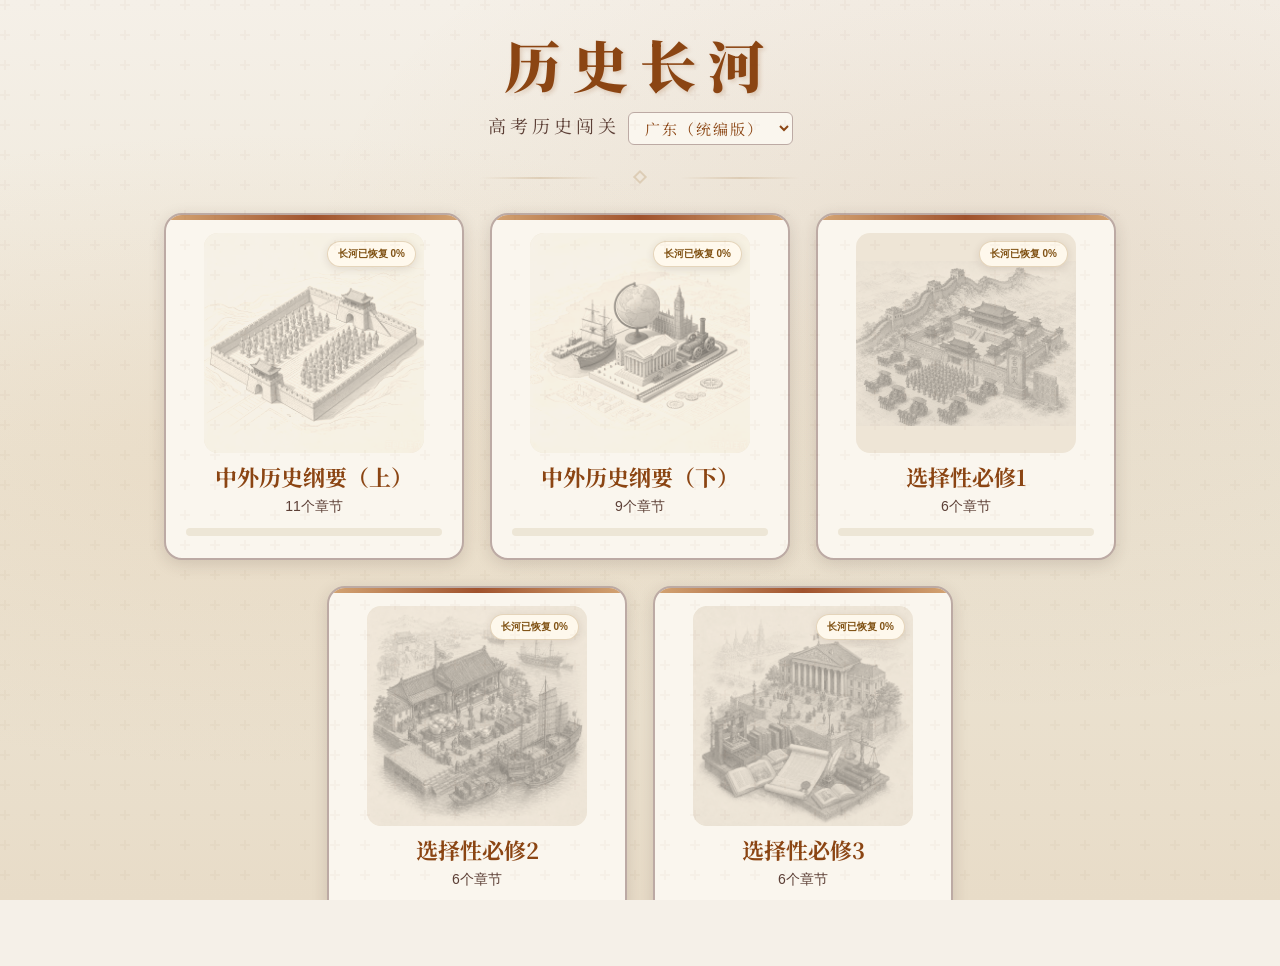
==== 历史长河.html @ e802f32e "Add files via upload" ====
<!DOCTYPE html>
<html lang="zh-CN">
<head>
<meta charset="UTF-8">
<meta name="viewport" content="width=device-width, initial-scale=1.0">
<title>历史长河 - 高考历史闯关（广东版）</title>
<link rel="icon" href="assets/首页/中国古代史.webp" type="image/webp">
<link href="https://fonts.googleapis.com/css2?family=Noto+Serif+SC:wght@400;600;700;900&display=swap" rel="stylesheet">
<link rel="stylesheet" href="css/styles.css">
</head>
<body>
<div class="texture-overlay"></div>
<div class="app" id="app">
<!-- Main Menu -->
<div class="screen main-menu active" id="screen-menu">
<div class="menu-title">
<h1 class="heading">历史长河</h1>
<div class="subtitle">高考历史闯关<span class="province-inline">
<select id="province-select" onchange="switchProvince(this.value)">
<option value="guangdong" selected>广东（统编版）</option>
</select>
</span></div>
</div>
<div class="menu-deco"><div class="diamond"></div></div>
<div class="map-cards" id="map-cards"></div>
<div class="overall-progress">
<div class="label">总体进度</div>
<div class="progress-bar"><div class="progress-fill" id="overall-fill"></div></div>
<div class="progress-text" id="overall-text"></div>
</div>
<div class="menu-actions">
<button class="btn-mistakes menu-action-control" onclick="showScreen('mistakes')">错题记录 <span id="mistake-count">0</span></button>

<button class="btn-reset menu-action-control" onclick="resetProgress()">重置所有进度</button>
</div>
<div class="teach-home-entries">
<button class="teach-scenes-entry" onclick="openTeachCatalog('all','menu')">
<span class="teach-records-mark">境</span>
<span class="teach-records-copy"><strong>历史现场</strong><small><span id="teach-scene-count">0</span> 段沉浸体验，换个身份走进历史</small></span>
<span class="teach-records-arrow">进入 ›</span>
</button>
<button class="teach-records-entry" onclick="showScreen('teach-records')">
<span class="teach-records-mark">讲</span>
<span class="teach-records-copy"><strong>口述记录</strong><small id="teach-record-count">还没有保存讲述</small></span>
<span class="teach-records-arrow">回看 ›</span>
</button>
</div>
</div>
<!-- Map View -->
<div class="screen map-view" id="screen-map">
<div class="map-header">
<button class="btn-back" onclick="showScreen('menu')">返回</button>
<h2 class="heading" id="map-title"></h2>
<div class="map-header-actions">
<button class="btn-teach-pilot" id="btn-teach-pilot" hidden>历史现场</button>
<div class="map-progress" id="map-progress-text"></div>
</div>
</div>
<div class="map-container" id="map-container"></div>
</div>
<!-- Quiz Screen -->
<div class="screen quiz-screen" id="screen-quiz">
<button class="btn-back quiz-back" onclick="exitQuiz()">返回</button>
<div class="quiz-header">
<h2 class="heading" id="quiz-title"></h2>
<div class="quiz-counter" id="quiz-counter"></div>
<div class="quiz-dots" id="quiz-dots"></div>
</div>
<div class="quiz-card" id="quiz-card">
<div class="question-text" id="question-text"></div>
</div>
<div class="options" id="options-container"></div>
<div class="answer-explanation" id="answer-explanation"></div>
<button class="btn-next" id="btn-next" disabled onclick="nextQuestion()">下一题</button>
</div>
<!-- Historical Scene Catalog -->
<div class="screen teach-catalog-screen" id="screen-teach-catalog">
<div class="teach-catalog-header">
<button class="btn-back" onclick="closeTeachCatalog()">返回</button>
<div><h2 class="heading">历史现场</h2><p>挑选一个身份，亲历历史转折，看看你会怎样判断</p></div>
<span id="teach-catalog-total">0 段体验</span>
</div>
<section class="teach-catalog-intro">
<div><span>沉浸式历史体验</span><h3>换一个身份，亲历历史转折</h3><p>这一刻，你不再只是旁观者。走进古城、战场或会场，听见现场、翻开线索，在历史人物尚不知道结局时，说出你的判断。</p></div>
<ol><li><b>1</b>进入角色</li><li><b>2</b>探索现场</li><li><b>3</b>开口推演</li><li><b>4</b>解锁回响</li></ol>
</section>
<nav class="teach-catalog-filters" aria-label="历史类别筛选">
<button data-teach-filter="all" onclick="setTeachCatalogFilter('all')">全部</button>
<button data-teach-filter="gangyao-shang" onclick="setTeachCatalogFilter('gangyao-shang')">纲要（上）</button>
<button data-teach-filter="gangyao-xia" onclick="setTeachCatalogFilter('gangyao-xia')">纲要（下）</button>
<button data-teach-filter="xuanbi1" onclick="setTeachCatalogFilter('xuanbi1')">选必1</button>
<button data-teach-filter="xuanbi2" onclick="setTeachCatalogFilter('xuanbi2')">选必2</button>
<button data-teach-filter="xuanbi3" onclick="setTeachCatalogFilter('xuanbi3')">选必3</button>
</nav>
<div class="teach-catalog-grid" id="teach-catalog-grid"></div>
</div>
<!-- Feynman Teach-back Screen -->
<div class="screen teach-screen" id="screen-teach">
<div class="teach-topbar">
<button class="btn-back" onclick="exitTeach()">返回</button>
<div class="teach-step" id="teach-step">历史现场</div>
<div class="teach-local-note">仅保存在当前浏览器</div>
</div>
<main class="teach-shell" data-stage="briefing">
<section class="teach-hero">
<div class="teach-image-frame">
<img id="teach-image" src="" alt="">
<div class="teach-hero-shade"></div>
</div>
<div class="teach-hero-copy">
<div class="teach-eyebrow" id="teach-period">讲历史 · 进入现场</div>
<h2 class="heading" id="teach-title"></h2>
<p id="teach-scene"></p>
</div>
</section>
<nav class="teach-journey" aria-label="历史现场体验进度">
<span data-journey="briefing"><b>1</b><em>进入角色</em></span><i></i>
<span data-journey="archives"><b>2</b><em>探索现场</em></span><i></i>
<span data-journey="report"><b>3</b><em>开口推演</em></span><i></i>
<span data-journey="feedback"><b>4</b><em>解锁回响</em></span>
</nav>
<section class="teach-stage teach-briefing-stage" id="teach-briefing-stage" data-teach-stage="briefing">
<div class="teach-stage-heading"><span>1</span><div><small id="teach-briefing-kicker">一封急信</small><h2 id="teach-briefing-headline">报馆需要你的帮助</h2></div></div>
<div class="teach-sound-cue">
<button id="btn-teach-sound" onclick="playTeachSoundCue()" aria-label="播放现场声音线索"><span>声</span><b id="teach-sound-label">听现场线索</b></button>
<p id="teach-sound-text"></p>
</div>
<div class="teach-briefing-letter">
<div class="teach-role-seal"><span>你的身份</span><strong id="teach-role-title">京城青年记录员</strong></div>
<p id="teach-role-text"></p>
<div class="teach-mission-copy"><span>此刻，你要查清</span><p id="teach-mission-text"></p></div>
<p class="teach-next-copy" id="teach-next-text"></p>
</div>
<div class="teach-stage-actions"><button class="teach-stage-primary" id="teach-accept-button" onclick="acceptTeachMission()">进入角色，探索现场</button></div>
</section>
<section class="teach-stage teach-archive-stage" id="teach-archive-stage" data-teach-stage="archives" hidden>
<div class="teach-stage-heading"><span>2</span><div><small>收集线索</small><h2>查看现场，找出你的判断依据</h2></div></div>
<div class="teach-archive-head">
<div><span>现场线索</span><strong id="teach-archive-instruction">查看全部线索，标记至少一份“我的依据”</strong></div>
<output id="teach-archive-count" aria-live="polite">已标记 0 份</output>
</div>
<div class="teach-archive-grid" id="teach-archive-grid"></div>
<div class="teach-archive-status" id="teach-archive-status" aria-live="polite">所有线索都可以查看。把至少一份重要线索标记为“我的依据”。</div>
<div class="teach-stage-actions split"><button class="teach-stage-secondary" onclick="showTeachStage('briefing')">返回角色现场</button><button class="teach-stage-primary" id="btn-teach-to-report" onclick="openTeachReport()" disabled>至少标记 1 份依据</button></div>
</section>
<section class="teach-stage teach-workspace" id="teach-workspace" data-teach-stage="report" hidden>
<div class="teach-stage-heading"><span>3</span><div><small id="teach-report-kicker">现在轮到你</small><h2 id="teach-report-headline">请作出你的判断</h2></div></div>
<div class="teach-report-brief"><small>请回答一个问题</small><div class="teach-prompt" id="teach-prompt"></div><p id="teach-prompt-hint"></p></div>
<div class="teach-guidance" id="teach-guidance"></div>
<div class="teach-carrying"><span>我的判断依据</span><div id="teach-selected-archives"></div><button onclick="showTeachStage('archives')">调整线索</button></div>
<label class="teach-text-label" for="teach-transcript"><b>说出你的判断</b><span>自然讲述即可，不用背标准答案</span></label>
<textarea id="teach-transcript" rows="7" placeholder="点击“开始讲述”，也可以直接在这里输入……"></textarea>
<div class="teach-compose-footer">
<div class="teach-mic-group">
<button class="btn-teach-mic" id="btn-teach-mic" onclick="toggleTeachMic()"><span class="mic-dot"></span><span id="teach-mic-label">开始讲述</span></button>
<span class="teach-timer" id="teach-timer">00:00 / 01:30</span>
</div>
<button class="btn-teach-analyze" id="btn-teach-analyze" onclick="analyzeTeachAttempt()">说完了，看看历史回响</button>
</div>
<div class="teach-status" id="teach-status">请用自己的话说明，不需要一次讲得完美。</div>
</section>
<section class="teach-stage teach-feedback" id="teach-feedback" data-teach-stage="feedback" hidden aria-live="polite"></section>
</main>
</div>
<!-- Mistakes Screen -->
<div class="screen mistakes-screen" id="screen-mistakes">
<div class="mistakes-header">
<button class="btn-back" onclick="showScreen('menu')">返回</button>
<div class="mistakes-heading"><h2 class="heading">错题记录</h2><p>重新作答并订正错误，保留你的复习轨迹</p></div>
<button class="btn-clear-mistakes" onclick="clearMistakes()">清空记录</button>
</div>
<div class="repair-summary" id="repair-summary"></div>
<div class="mistakes-list" id="mistakes-list"></div>
</div>
<!-- Teach-back Records Screen -->
<div class="screen teach-records-screen" id="screen-teach-records">
<div class="teach-records-header">
<button class="btn-back" onclick="showScreen('menu')">返回</button>
<div class="teach-records-heading">
<h2 class="heading">口述记录</h2>
<p>回看你的讲述、已涉及主题和思考问题</p>
</div>
<button class="btn-clear-records" onclick="clearTeachRecords()">清空</button>
</div>
<div class="teach-records-list" id="teach-records-list"></div>
</div>
<!-- Results Screen -->
<div class="screen results-screen" id="screen-results">
<div class="results-card">
<div class="results-title" class="heading" id="results-title"></div>
<div class="stars-display" id="stars-display"></div>
<div class="results-score" id="results-score"></div>
<div class="results-message" id="results-message"></div>
<div class="results-reward" id="results-reward"></div>
<button class="btn-continue" onclick="backToMap()">继续</button>
</div>
</div>
</div>
<div class="teach-stamp-overlay" id="teach-stamp-overlay" hidden></div>
<div class="confetti-container" id="confetti-container"></div>
<footer class="global-footer">内容由网络公开资料及AI辅助生成，仅供学习参考，请以官方教材为准。© 学科融合David</footer>

<script src="data/题库.js"></script>
<!-- 省份题库数据：切换省份时更换此文件即可 -->
<script src="data/province-guangdong.js"></script>
<script src="data/讲历史.js"></script>
<script src="data/游戏机制.js"></script>
<script src="js/app.js"></script>
</body>
</html>
---- css/styles.css ----
*,*::before,*::after{box-sizing:border-box;margin:0;padding:0}
:root{
--bg:#F5F0E8;--bg2:#EDE6D6;--primary:#8B4513;--primary2:#A0522D;
--secondary:#D4A574;--secondary2:#C4A882;--text:#3E2723;--text2:#5D4037;
--gold:#DAA520;--correct:#558B2F;--wrong:#C62828;--border:#BCAAA4;
--card-bg:#FAF6EE;--shadow:rgba(62,39,35,.15);
}
html,body{width:100%;height:100%;font-family:-apple-system,BlinkMacSystemFont,"Segoe UI","PingFang SC","Hiragino Sans GB","Microsoft YaHei",sans-serif;background:var(--bg);color:var(--text);overflow:hidden}
h1,h2,h3,.heading{font-family:"Noto Serif SC",serif}

.app{width:100%;height:100%;position:relative;overflow:hidden}
.screen{position:absolute;top:0;left:0;width:100%;height:100%;display:flex;flex-direction:column;align-items:center;opacity:0;pointer-events:none;transition:opacity .5s ease,transform .5s ease;transform:translateY(20px);overflow-y:auto;padding:20px}
.screen.active{opacity:1;pointer-events:auto;transform:translateY(0)}

/* Scrollbar */
.screen::-webkit-scrollbar{width:6px}
.screen::-webkit-scrollbar-track{background:var(--bg2)}
.screen::-webkit-scrollbar-thumb{background:var(--border);border-radius:3px}

/* Main Menu */
.main-menu{justify-content:flex-start;gap:22px;padding-top:28px;
background:linear-gradient(180deg,#F5F0E8 0%,#EDE6D6 50%,#E8DCC8 100%);
background-image:
radial-gradient(ellipse at 20% 50%,rgba(212,165,116,.15) 0%,transparent 50%),
radial-gradient(ellipse at 80% 30%,rgba(139,69,19,.08) 0%,transparent 50%),
linear-gradient(180deg,#F5F0E8 0%,#EDE6D6 50%,#E8DCC8 100%);
}
.menu-title{text-align:center;position:relative}
.menu-title h1{font-size:56px;font-weight:900;color:var(--primary);text-shadow:2px 2px 4px rgba(139,69,19,.2);letter-spacing:12px;margin-bottom:8px}
.menu-title .subtitle{font-size:18px;color:var(--text2);letter-spacing:4px;font-family:"Noto Serif SC",serif}

/* Decorative border */
.menu-deco{width:320px;height:60px;margin:10px auto;position:relative;opacity:.4}
.menu-deco::before,.menu-deco::after{content:'';position:absolute;top:50%;width:120px;height:2px;background:linear-gradient(90deg,transparent,var(--secondary2),transparent)}
.menu-deco::before{left:0}
.menu-deco::after{right:0}
.menu-deco .diamond{position:absolute;left:50%;top:50%;transform:translate(-50%,-50%) rotate(45deg);width:10px;height:10px;border:2px solid var(--secondary2)}

.map-cards{display:flex;gap:24px;flex-wrap:wrap;justify-content:center;margin:10px 0}
.map-card{width:280px;padding:32px 24px;background:var(--card-bg);border:2px solid var(--border);border-radius:16px;cursor:pointer;transition:all .3s ease;text-align:center;position:relative;overflow:hidden;box-shadow:0 4px 16px var(--shadow);appearance:none;font:inherit;color:inherit}
.map-card::before{content:'';position:absolute;top:0;left:0;right:0;height:4px;background:linear-gradient(90deg,var(--secondary),var(--primary2),var(--secondary))}
.map-card:hover{transform:translateY(-6px);box-shadow:0 8px 28px rgba(139,69,19,.25);border-color:var(--primary2)}
.map-card:active{transform:translateY(-2px)}
.map-card .card-icon{font-size:48px;margin-bottom:12px;display:block;line-height:1.2}
.map-card h2{font-size:22px;color:var(--primary);margin-bottom:6px;font-weight:700}
.map-card .card-sub{font-size:14px;color:var(--text2);margin-bottom:16px}
.map-card .card-progress{width:100%;height:8px;background:var(--bg2);border-radius:4px;overflow:hidden}
.map-card .card-progress-fill{height:100%;background:linear-gradient(90deg,var(--secondary),var(--gold));border-radius:4px;transition:width .6s ease}

/* Overall progress */
.overall-progress{width:400px;max-width:90%;text-align:center}
.overall-progress .label{font-size:14px;color:var(--text2);margin-bottom:8px;letter-spacing:2px}
.progress-bar{width:100%;height:12px;background:var(--bg2);border-radius:6px;overflow:hidden;border:1px solid var(--border)}
.progress-fill{height:100%;background:linear-gradient(90deg,var(--secondary),var(--gold),var(--primary2));border-radius:6px;transition:width .8s ease;position:relative}
.progress-fill::after{content:'';position:absolute;top:0;left:0;right:0;bottom:0;background:linear-gradient(90deg,transparent 0%,rgba(255,255,255,.3) 50%,transparent 100%);animation:shimmer 2s infinite}
@keyframes shimmer{0%{transform:translateX(-100%)}100%{transform:translateX(100%)}}
.progress-text{font-size:12px;color:var(--text2);margin-top:4px}

/* Map View */
.map-view{background:var(--bg);padding-top:0}
.map-header{width:100%;max-width:900px;display:flex;align-items:center;justify-content:space-between;padding:16px 0;flex-shrink:0}
.map-header h2{font-size:28px;color:var(--primary);font-weight:700}
.map-header .map-progress{font-size:16px;color:var(--text2);font-family:"Noto Serif SC",serif}
.map-header-actions{justify-self:end;display:flex;align-items:center;gap:10px;min-width:52px}
.btn-teach-pilot{padding:8px 13px;border:1px solid #9b6a27;border-radius:999px;background:#fff7df;color:#754516;font-family:inherit;font-weight:700;cursor:pointer;white-space:nowrap;box-shadow:0 2px 8px rgba(117,69,22,.12);transition:all .2s}
.btn-teach-pilot:hover{background:#ffefbf;transform:translateY(-1px)}
.btn-back{display:inline-flex;align-items:center;justify-content:center;min-width:76px;height:42px;padding:0 18px;background:transparent;border:2px solid var(--border);border-radius:8px;color:var(--text2);font-size:15px;line-height:1;cursor:pointer;transition:all .2s;font-family:inherit}
.btn-back:hover{border-color:var(--primary2);color:var(--primary);background:rgba(139,69,19,.05)}

.map-container{width:100%;max-width:900px;flex:1;position:relative;overflow-y:auto;padding:20px 0 40px;display:flex;align-items:flex-start;justify-content:center;min-height:0}
.map-container::-webkit-scrollbar{width:4px}
.map-container::-webkit-scrollbar-thumb{background:var(--border);border-radius:2px}

.map-path-container{position:relative;margin:0 auto}

/* Level nodes */
.level-node{position:absolute;width:72px;height:72px;transform:translate(-50%,-50%);cursor:pointer;z-index:2;transition:all .3s ease}
.level-node:hover{transform:translate(-50%,-50%) scale(1.1)}
.level-node.locked{opacity:.45;cursor:not-allowed}
.level-node.locked:hover{transform:translate(-50%,-50%)}

.node-bg{width:72px;height:72px;border-radius:50%;display:flex;align-items:center;justify-content:center;position:relative;transition:all .3s;overflow:hidden;background:var(--card-bg)}
.node-bg img{width:100%;height:100%;object-fit:cover;border-radius:inherit;position:absolute;top:0;left:0}
.node-bg .node-img-lock{position:absolute;top:0;left:0;width:100%;height:100%;background:rgba(200,192,180,.7);border-radius:inherit;z-index:1}
.level-node.unlocked .node-bg{border:3px solid #B0A89C;box-shadow:0 2px 8px rgba(0,0,0,.1)}
.level-node.unlocked .node-bg img{filter:grayscale(80%) brightness(.75)}
.level-node.completed .node-bg{border:3px solid var(--correct);box-shadow:0 4px 16px rgba(85,139,47,.25)}
.level-node.completed .node-bg img{filter:none}

.node-label{position:absolute;top:98px;left:50%;transform:translateX(-50%);white-space:nowrap;font-size:12px;color:var(--text2);font-weight:600;text-align:center;max-width:120px;overflow:hidden;text-overflow:ellipsis}
.node-number{font-size:11px;font-weight:700;color:#fff;font-family:"Noto Serif SC",serif;position:absolute;top:78px;left:50%;transform:translateX(-50%);z-index:12;background:var(--primary);border-radius:10px;padding:1px 7px;white-space:nowrap;line-height:1.4}
.level-node.locked .node-number{color:#fff;background:#8D8680}

.node-stars{position:absolute;top:116px;left:50%;transform:translateX(-50%);display:flex;gap:1px;z-index:11}
.node-star{font-size:14px;color:var(--gold);filter:drop-shadow(0 1px 2px rgba(0,0,0,.2))}
.node-star.empty{color:#D7D0C5}

/* Pagoda shape for ancient map */
.map-ancient .node-bg{border-radius:50%}
.map-ancient .node-bg::before{content:'';position:absolute;top:-6px;left:50%;transform:translateX(-50%);width:0;height:0;border-left:16px solid transparent;border-right:16px solid transparent;border-bottom:8px solid var(--gold)}
.map-ancient .level-node.locked .node-bg::before{border-bottom-color:#B0A89C}
.map-ancient .level-node.completed .node-bg::before{border-bottom-color:var(--correct)}

/* Gate shape for modern map */
.map-modern .node-bg{border-radius:50%;overflow:hidden}

/* Globe shape for world map */
.map-world .node-bg{border-radius:50%;overflow:hidden}

/* Quiz Screen */
.quiz-screen{background:var(--bg);justify-content:flex-start;padding-top:72px}
.quiz-back{position:absolute;top:14px;left:max(20px,calc((100vw - 1040px)/2));z-index:5}
.quiz-header{width:100%;max-width:680px;text-align:center;margin-bottom:20px}
.quiz-header h2{font-size:24px;color:var(--primary);margin-bottom:4px}
.quiz-counter{font-size:14px;color:var(--text2)}
.quiz-dots{display:flex;gap:8px;justify-content:center;margin-top:8px}
.quiz-dot{width:10px;height:10px;border-radius:50%;background:var(--border);transition:all .3s}
.quiz-dot.active{background:var(--gold);transform:scale(1.3)}
.quiz-dot.correct{background:var(--correct)}
.quiz-dot.wrong{background:var(--wrong)}

.quiz-card{width:100%;max-width:680px;min-height:132px;flex-shrink:0;background:var(--card-bg);border:2px solid var(--border);border-radius:16px;padding:32px;box-shadow:0 4px 20px var(--shadow);margin-bottom:24px;position:relative;overflow:visible;display:flex;align-items:center;justify-content:center}
.quiz-card::before{content:'';position:absolute;top:0;left:0;right:0;height:3px;background:linear-gradient(90deg,var(--secondary),var(--primary2),var(--secondary))}
.quiz-screen.table-question .quiz-header,.quiz-screen.table-question .quiz-card,.quiz-screen.table-question .options,.quiz-screen.table-question .answer-explanation{max-width:760px}
.quiz-card.has-table{align-items:flex-start;padding:28px 30px}

.question-text{width:100%;font-size:18px;line-height:1.8;color:var(--text);font-family:"Noto Serif SC",serif;font-weight:600;text-align:center;overflow-wrap:anywhere}
.question-text p{margin:0 auto;max-width:600px;text-align:center}
.quiz-card.long-question{align-items:flex-start}
.quiz-card.long-question .question-text,.quiz-card.long-question .question-text p{text-align:left}
.quiz-card.has-table .question-text p{max-width:680px;margin-bottom:16px}
.question-text p+p{margin-top:14px}
.question-table-wrap{width:100%;max-width:100%;overflow-x:auto;margin:16px auto 2px;border:1px solid #cdbda8;border-radius:10px;background:#fffdf8;-webkit-overflow-scrolling:touch;overscroll-behavior-inline:contain}
.question-table{width:100%;border-collapse:collapse;margin:0 auto;min-width:560px;font-family:inherit;font-size:14px;font-weight:500;line-height:1.6;text-align:left;background:#fffdf8}
.question-table th,.question-table td{padding:10px 12px;border:1px solid #cdbda8;vertical-align:top;word-break:normal;overflow-wrap:anywhere}
.question-table th{text-align:center;color:var(--primary);background:#f2e8d8;white-space:nowrap}
.question-table-wrap[data-columns="2"] .question-table th:first-child,.question-table-wrap[data-columns="2"] .question-table td:first-child{width:34%}
.question-table-wrap[data-columns="3"] .question-table th:first-child,.question-table-wrap[data-columns="3"] .question-table td:first-child{width:17%}
.question-table-wrap[data-columns="3"] .question-table th:nth-child(2),.question-table-wrap[data-columns="3"] .question-table td:nth-child(2){width:35%}
.question-table-hint{display:none;padding:6px 10px;border-top:1px solid #dfd2c0;background:#f8f1e6;color:#7b6d5e;font-family:inherit;font-size:12px;font-weight:400;text-align:center}

.options{width:100%;max-width:680px;display:flex;flex-shrink:0;flex-direction:column;gap:12px;margin-bottom:20px}
.option-btn{width:100%;padding:16px 20px;background:var(--card-bg);border:2px solid var(--border);border-radius:12px;cursor:pointer;transition:all .25s;display:flex;align-items:flex-start;gap:12px;text-align:left;font-size:16px;line-height:1.6;color:var(--text);font-family:inherit}
.option-btn:hover:not(.disabled){border-color:var(--primary2);background:#FFF8EE;transform:translateX(4px)}
.option-btn:active:not(.disabled){transform:translateX(2px)}
.option-btn .option-letter{flex-shrink:0;width:28px;height:28px;border-radius:50%;background:var(--bg2);border:2px solid var(--border);display:flex;align-items:center;justify-content:center;font-weight:700;font-size:14px;color:var(--text2);transition:all .25s}
.option-btn:hover:not(.disabled) .option-letter{border-color:var(--primary2);color:var(--primary)}
.option-btn.selected-correct{border-color:var(--correct);background:rgba(85,139,47,.08)}
.option-btn.selected-correct .option-letter{background:var(--correct);border-color:var(--correct);color:#fff}
.option-btn.selected-wrong{border-color:var(--wrong);background:rgba(198,40,40,.08)}
.option-btn.selected-wrong .option-letter{background:var(--wrong);border-color:var(--wrong);color:#fff}
.option-btn.show-correct{border-color:var(--correct);background:rgba(85,139,47,.05)}
.option-btn.show-correct .option-letter{background:var(--correct);border-color:var(--correct);color:#fff}
.option-btn.disabled{cursor:default;opacity:.7}
.answer-explanation{display:none;width:100%;max-width:680px;flex-shrink:0;margin:0 0 18px;padding:16px 18px;border-left:4px solid var(--gold);border-radius:8px;background:#FFF8E8;color:var(--text2);font-size:15px;line-height:1.7}
.answer-explanation.show{display:block;animation:fadeSlideUp .3s ease}
.answer-explanation strong{color:var(--primary)}
.answer-principle{margin:8px 0 10px;padding-top:8px;border-top:1px solid #ead7b7;color:#765c43;font-size:13px}
.option-rationale-list{display:grid;gap:8px;margin:0;padding:0;list-style:none}
.option-rationale{display:grid;grid-template-columns:26px minmax(0,1fr);gap:8px;align-items:start;padding:8px 10px;border:1px solid #e2d6c5;border-radius:8px;background:rgba(255,255,255,.55)}
.option-rationale b{width:24px;height:24px;display:grid;place-items:center;border-radius:50%;background:#ece4d7;color:#6c5d50;font-size:12px}
.option-rationale.correct{border-color:#abc593;background:rgba(85,139,47,.07)}
.option-rationale.correct b{background:var(--correct);color:#fff}
.option-rationale.chosen-wrong{border-color:#dfaaa6;background:rgba(198,40,40,.055)}
.option-rationale.chosen-wrong b{background:var(--wrong);color:#fff}
.option-rationale p{margin:0;font-size:14px;line-height:1.65}
.option-rationale p strong{font-size:13px}
.answer-source{display:block;margin-top:9px;color:#8b7967;font-size:12px}

.btn-next{flex-shrink:0;padding:14px 40px;background:linear-gradient(135deg,var(--primary),var(--primary2));color:#fff;border:none;border-radius:10px;font-size:17px;cursor:pointer;transition:all .25s;font-family:inherit;letter-spacing:2px;box-shadow:0 4px 12px rgba(139,69,19,.3)}
.btn-next:hover{transform:translateY(-2px);box-shadow:0 6px 20px rgba(139,69,19,.4)}
.btn-next:disabled{opacity:.4;cursor:not-allowed;transform:none;box-shadow:none}

/* 讲历史 · 第一阶段 */
.teach-screen{background:linear-gradient(180deg,#eee4d2 0,#f7f2e9 45%,#f5f0e8 100%);align-items:center;padding:0 20px 56px}
.teach-topbar{width:100%;max-width:960px;min-height:64px;display:grid;grid-template-columns:1fr auto 1fr;align-items:center;gap:16px;flex:none}
.teach-topbar .btn-back{justify-self:start}
.teach-step{justify-self:center;color:var(--primary);font-family:"Noto Serif SC",serif;font-weight:700;letter-spacing:1px}
.teach-local-note{justify-self:end;color:var(--text2);font-size:12px}
.teach-shell{width:100%;max-width:960px;display:flex;flex-direction:column;gap:18px}
.teach-hero{position:relative;overflow:hidden;border:1px solid #d5c2a9;border-radius:20px;box-shadow:0 12px 32px rgba(62,39,35,.15);background:#fffaf1}
.teach-image-frame{width:100%;aspect-ratio:4/3;position:relative;background:#eee4d2;overflow:hidden}
.teach-hero img{position:absolute;inset:0;width:100%;height:100%;object-fit:contain;object-position:center}
.teach-hero-shade{position:absolute;inset:0;background:linear-gradient(0deg,rgba(35,22,16,.92) 0%,rgba(35,22,16,.74) 34%,rgba(35,22,16,.2) 68%,transparent 88%),linear-gradient(90deg,rgba(35,22,16,.22),transparent 72%)}
.teach-hero-copy{position:absolute;z-index:2;left:0;right:0;bottom:0;width:100%;padding:34px 38px 36px;color:#fff;background:none}
.teach-eyebrow{font-size:13px;letter-spacing:3px;color:#f4d37e;margin-bottom:9px;font-weight:700;text-shadow:0 1px 4px rgba(0,0,0,.45)}
.teach-hero h2{font-size:34px;letter-spacing:3px;margin-bottom:10px;color:#fff;text-shadow:0 2px 8px rgba(0,0,0,.55)}
.teach-hero p{max-width:860px;font-size:16px;line-height:1.85;color:#fffaf0;text-shadow:0 1px 5px rgba(0,0,0,.7)}
.teach-context,.teach-stage,.teach-workspace,.teach-feedback{background:rgba(255,252,246,.96);border:1px solid #d5c2a9;border-radius:16px;padding:26px 30px;box-shadow:0 5px 18px rgba(62,39,35,.09)}
.teach-shell:not([data-stage="briefing"]) .teach-hero{display:none}
.teach-journey{display:grid;grid-template-columns:auto 1fr auto 1fr auto 1fr auto;align-items:center;padding:10px 18px;border:1px solid #d7c7b1;border-radius:14px;background:rgba(255,252,246,.86);box-shadow:0 3px 12px rgba(62,39,35,.07)}
.teach-journey>span{display:flex;align-items:center;gap:7px;color:#9b8d7d;white-space:nowrap}
.teach-journey b{width:26px;height:26px;display:grid;place-items:center;border:1px solid #cdbda7;border-radius:50%;background:#f7f1e7;font-size:11px}
.teach-journey em{font-size:12px;font-style:normal;font-weight:700}
.teach-journey>i{height:2px;margin:0 10px;background:#ded2c2}
.teach-journey>span.active{color:#794c1c}
.teach-journey>span.active b{border-color:#8d5a1d;background:#8d5a1d;color:#fff;box-shadow:0 0 0 4px rgba(141,90,29,.11)}
.teach-journey>span.completed{color:#52723e}
.teach-journey>span.completed b{border-color:#6f8e5b;background:#6f8e5b;color:#fff}
.teach-stage{animation:fadeSlideUp .26s ease}
.teach-stage-heading{display:flex;align-items:center;gap:13px;margin-bottom:18px}
.teach-stage-heading>span{width:38px;height:38px;display:grid;place-items:center;flex:none;border-radius:11px;background:#8d5a1d;color:#fff;font:700 15px "Noto Serif SC",serif;box-shadow:0 4px 10px rgba(105,63,19,.18)}
.teach-stage-heading small{display:block;margin-bottom:2px;color:#9a6a2c;font-size:11px;letter-spacing:1px}
.teach-stage-heading h2{font:700 22px/1.35 "Noto Serif SC",serif;color:#4d3426}
.teach-briefing-letter{position:relative;padding:21px 22px 20px;border:1px solid #d9c6a9;border-radius:14px;background:linear-gradient(135deg,#fffaf0,#f7eedf);box-shadow:inset 0 0 26px rgba(139,94,39,.05)}
.teach-briefing-letter::after{content:'令';position:absolute;right:20px;top:18px;width:39px;height:39px;display:grid;place-items:center;border:2px solid rgba(154,61,43,.5);border-radius:50%;color:rgba(154,61,43,.7);font:700 17px "Noto Serif SC",serif;transform:rotate(-8deg)}
.teach-role-seal{display:flex;align-items:baseline;gap:10px;padding-right:55px;margin-bottom:8px}
.teach-role-seal span,.teach-mission-copy>span{font-size:11px;letter-spacing:1px;color:#956726}
.teach-role-seal strong{font:700 21px "Noto Serif SC",serif;color:#4b342b}
#teach-role-text{max-width:750px;color:#66584b;font-size:16px;line-height:1.85}
.teach-mission-copy{margin:17px 0 13px;padding:15px 17px;border-left:4px solid #b27b31;border-radius:8px;background:rgba(255,255,255,.66)}
.teach-mission-copy p{margin-top:5px;color:#3e3028;font:700 17px/1.8 "Noto Serif SC",serif}
.teach-next-copy{color:#7b6c5d;font-size:15px;line-height:1.8}
.teach-stage-actions{display:flex;justify-content:flex-end;gap:10px;margin-top:18px}
.teach-stage-actions.split{justify-content:space-between}
.teach-stage-primary,.teach-stage-secondary{padding:12px 18px;border-radius:9px;font-family:inherit;font-weight:700;cursor:pointer;transition:all .2s}
.teach-stage-primary{border:0;background:linear-gradient(135deg,#8b541e,#a9682d);color:#fff;box-shadow:0 4px 11px rgba(110,63,20,.22)}
.teach-stage-primary:hover{transform:translateY(-1px);box-shadow:0 6px 15px rgba(110,63,20,.28)}
.teach-stage-primary:disabled{opacity:.42;cursor:not-allowed;transform:none;box-shadow:none}
.teach-stage-secondary{border:1px solid #cbb89d;background:#fffaf1;color:#76512a}
.teach-stage-secondary:hover{background:#f7eddd}
.teach-archive-stage .teach-archive-head{margin:0 0 12px;padding-top:0;border-top:0}
.teach-report-brief{padding:17px 19px;margin-bottom:15px;border-radius:12px;background:#fff7e7;border:1px solid #dec89e}
.teach-report-brief>small{display:block;margin-bottom:5px;color:#986725;font-size:11px;letter-spacing:1px}
.teach-report-brief .teach-prompt{padding:0;border:0;margin:0 0 6px;font-size:21px;line-height:1.55}
.teach-report-brief>p{color:#6f6254;font-size:15px;line-height:1.8}
.teach-carrying{display:grid;grid-template-columns:auto 1fr auto;align-items:center;gap:10px;margin:0 0 18px;padding:11px 13px;border:1px dashed #c6aa7d;border-radius:10px;background:#fffaf1}
.teach-carrying>span{color:#7d684f;font-size:13px;white-space:nowrap}
#teach-selected-archives{display:flex;flex-wrap:wrap;gap:6px}
#teach-selected-archives span{padding:5px 9px;border-radius:999px;background:#e9efdf;color:#506b3f;font-size:12px}
.teach-carrying button{border:0;background:transparent;color:#8a5a22;font-family:inherit;font-size:12px;font-weight:700;cursor:pointer;white-space:nowrap}
.teach-section-heading{display:flex;align-items:center;gap:12px;margin-bottom:18px}
.teach-section-heading>span{min-width:54px;padding:5px 9px;border-radius:999px;background:#8d5a1d;color:#fff;text-align:center;font-size:11px;letter-spacing:1px}
.teach-section-heading>div{display:flex;align-items:baseline;gap:10px}
.teach-section-heading strong{font:700 19px "Noto Serif SC",serif;color:var(--primary)}
.teach-section-heading small{font-size:12px;color:var(--text2)}
.teach-section-heading.compact{margin-bottom:14px}
.teach-sound-cue{display:grid;grid-template-columns:auto 1fr;align-items:center;gap:14px;padding:13px 15px;margin-bottom:16px;border:1px dashed #c59c61;border-radius:12px;background:#fff7e7}
#btn-teach-sound{display:flex;align-items:center;gap:8px;padding:8px 12px;border:1px solid #b98a45;border-radius:9px;background:#fffaf0;color:#7a4916;font-family:inherit;cursor:pointer;white-space:nowrap}
#btn-teach-sound>span{width:25px;height:25px;display:grid;place-items:center;border-radius:50%;background:#9a6824;color:#fff;font:700 12px "Noto Serif SC",serif}
#btn-teach-sound.playing>span{animation:soundPulse 1s infinite}
@keyframes soundPulse{50%{box-shadow:0 0 0 7px rgba(154,104,36,.14)}}
.teach-sound-cue p{font-size:15px;line-height:1.8;color:#5d4739}
.teach-context-grid{display:grid;grid-template-columns:1fr 1fr;gap:12px}
.teach-context-card{display:grid;grid-template-columns:32px 1fr;gap:11px;padding:15px;border:1px solid #dfd1bd;border-radius:12px;background:#faf6ee}
.teach-context-card>span{width:29px;height:29px;display:grid;place-items:center;border-radius:9px;background:#ead9bf;color:#7a4e1f;font-weight:700;font-size:12px}
.teach-context-card small{font-size:11px;letter-spacing:1px;color:#956726}
.teach-context-card h3{margin:4px 0 6px;font:700 16px "Noto Serif SC",serif;color:#4b342b}
.teach-context-card p{font-size:15px;line-height:1.8;color:var(--text2)}
.teach-archive-head{display:flex;align-items:flex-end;justify-content:space-between;gap:14px;margin:24px 0 12px;padding-top:20px;border-top:1px solid #e0d3c1}
.teach-archive-head>div{display:flex;align-items:center;gap:10px}
.teach-archive-head>div>span{padding:6px 9px;border-radius:8px;background:#74502a;color:#fff;font-size:12px;letter-spacing:1px;white-space:nowrap}
.teach-archive-head strong{font:700 17px "Noto Serif SC",serif;color:var(--primary)}
#teach-archive-count{padding:6px 10px;border-radius:999px;background:#eee2cf;color:#765222;font-size:13px;white-space:nowrap}
.teach-archive-grid{display:grid;grid-template-columns:repeat(3,minmax(0,1fr));gap:12px}
.teach-archive-card{position:relative;display:flex;min-width:0;min-height:230px;flex-direction:column;align-items:stretch;padding:16px;text-align:left;border:1px solid #dbcbb4;border-radius:11px;background:#fffaf1;color:var(--text);font-family:inherit;cursor:pointer;transition:transform .18s,border-color .18s,box-shadow .18s,background .18s}
.teach-archive-card:hover{transform:translateY(-2px);border-color:#ad7a38;box-shadow:0 5px 13px rgba(91,58,29,.12)}
.teach-archive-card.selected{border-color:#7c652d;background:#f4f4e7;box-shadow:inset 0 0 0 1px #7c652d,0 5px 13px rgba(91,58,29,.12)}
.teach-archive-card:disabled{cursor:default}
.teach-archive-card:disabled:hover{transform:none}
.archive-meta{display:flex;align-items:center;justify-content:space-between;gap:8px;margin-bottom:12px;color:#877664;font-size:11px}
.archive-meta b{padding:4px 7px;border-radius:5px;background:#efe3d0;color:#855d28;font-size:12px;font-weight:700}
.archive-meta time{white-space:nowrap}
.teach-archive-card>strong{font:700 17px/1.5 "Noto Serif SC",serif;color:#4e3629;margin-bottom:9px}
.teach-archive-card p{font-size:15px;line-height:1.75;color:#5f554c}
.teach-archive-card em{display:block;margin-top:auto;padding-top:12px;color:#976b31;font-size:12px;font-style:normal;font-weight:700}
.teach-archive-status{margin-top:12px;color:#6f6255;font-size:14px;line-height:1.75}
.teach-prompt{font-family:"Noto Serif SC",serif;font-weight:700;font-size:18px;line-height:1.8;color:var(--text);padding-left:16px;border-left:4px solid var(--gold);margin-bottom:20px}
.teach-guidance{display:flex;flex-wrap:wrap;gap:8px;margin:-4px 0 22px}
.teach-guidance span{display:inline-flex;align-items:center;gap:7px;padding:6px 10px;border-radius:999px;background:#f2eadc;color:#6d5644;font-size:12px}
.teach-guidance b{width:18px;height:18px;display:grid;place-items:center;border-radius:50%;background:#b68543;color:#fff;font-size:10px}
.teach-text-label{display:flex;align-items:baseline;gap:10px;color:var(--primary);margin:0 0 9px}
.teach-text-label b{font:700 14px "Noto Serif SC",serif}
.teach-text-label span{font-size:12px;font-weight:400;color:var(--text2)}
#teach-transcript{width:100%;resize:vertical;min-height:210px;padding:18px 20px;border:1.5px solid #cbb9a2;border-radius:12px;background:#fffdf8;color:var(--text);font:19px/1.85 inherit;outline:none;transition:border-color .2s,box-shadow .2s}
#teach-transcript:focus{border-color:var(--primary2);box-shadow:0 0 0 3px rgba(160,82,45,.1)}
.teach-compose-footer{display:flex;justify-content:space-between;align-items:center;gap:16px;margin-top:14px}
.teach-mic-group{display:flex;align-items:center;gap:12px}
.btn-teach-mic,.btn-teach-analyze,.btn-teach-finish,.btn-teach-records,.btn-teach-supplement-mic,.btn-submit-supplement{font-family:inherit;cursor:pointer;transition:all .2s}
.btn-teach-mic{display:flex;align-items:center;gap:8px;padding:11px 17px;border:1px solid #b89262;border-radius:9px;background:#fff8e9;color:var(--primary);font-weight:700}
.btn-teach-mic:hover{background:#fff0ce}
.btn-teach-mic:disabled,.btn-teach-analyze:disabled{opacity:.45;cursor:not-allowed}
.mic-dot{width:10px;height:10px;border-radius:50%;background:#a0522d;box-shadow:0 0 0 3px rgba(160,82,45,.12)}
.btn-teach-mic.listening{color:#9c1d1d;border-color:#c75b55;background:#fff0ed}
.btn-teach-mic.listening .mic-dot{background:#c62828;animation:micPulse 1.2s infinite}
@keyframes micPulse{50%{box-shadow:0 0 0 7px rgba(198,40,40,.12)}}
.teach-timer{font-variant-numeric:tabular-nums;color:var(--text2);font-size:13px}
.btn-teach-analyze,.btn-teach-finish{padding:12px 20px;border:0;border-radius:9px;background:linear-gradient(135deg,var(--primary),var(--primary2));color:#fff;font-weight:700;box-shadow:0 3px 10px rgba(139,69,19,.22)}
.btn-teach-analyze:hover,.btn-teach-finish:hover{transform:translateY(-1px);box-shadow:0 5px 14px rgba(139,69,19,.3)}
.teach-status{margin-top:12px;font-size:14px;color:var(--text2);line-height:1.7}
.teach-feedback{border-color:#c8a96e;animation:fadeSlideUp .35s ease}
.teach-stamp-progress{display:grid;grid-template-columns:58px 1fr;align-items:center;gap:15px;margin-bottom:18px;padding:16px 18px;border:1px solid #d5c4a8;border-radius:14px;background:#fffaf0}
.teach-stamp-progress>span{width:54px;height:54px;display:grid;place-items:center;border-radius:50%;background:#8b7c6b;color:#fff;font:700 22px "Noto Serif SC",serif}
.teach-stamp-progress>span small{font-size:11px;font-weight:500;opacity:.85}
.teach-stamp-progress>div>small{display:block;margin-bottom:2px;color:#8b6e4c;font-size:11px;letter-spacing:1.5px}
.teach-stamp-progress strong{display:block;color:#63452d;font:700 18px/1.45 "Noto Serif SC",serif}
.teach-stamp-progress p{margin-top:3px;color:#706357;font-size:14px;line-height:1.7}
.teach-stamp-progress.ready{border-color:#a9c18f;background:#f1f7eb}
.teach-stamp-progress.ready>span{background:#52763e}
.teach-stamp-progress.ready strong,.teach-stamp-progress.ready>div>small{color:#456632}
.teach-stamp-overlay[hidden]{display:none}
.teach-stamp-overlay{position:fixed;inset:0;z-index:9000;display:grid;place-items:center;padding:22px;background:rgba(39,24,16,.72);backdrop-filter:blur(6px)}
.teach-stamp-dialog{position:relative;width:min(92vw,470px);overflow:hidden;padding:34px 30px 28px;border:2px solid #d6ad59;border-radius:22px;background:linear-gradient(150deg,#fffdf5,#f3dfae);box-shadow:0 24px 70px rgba(28,15,8,.46);text-align:center;animation:stampDialogIn .35s ease both}
.teach-stamp-dialog>*:not(.teach-stamp-rays){position:relative;z-index:1}
.teach-stamp-rays{position:absolute;top:-42px;left:50%;width:270px;height:270px;border-radius:50%;background:repeating-conic-gradient(from 0deg,rgba(190,139,46,.17) 0 7deg,transparent 7deg 15deg);transform:translateX(-50%);animation:stampRays 12s linear infinite}
.teach-stamp-medallion{width:112px;height:112px;margin:0 auto 18px;display:grid;place-items:center;border:6px double #f1d992;border-radius:50%;background:radial-gradient(circle at 36% 30%,#c83f31,#8b1815 68%);color:#fff8dc;box-shadow:0 8px 20px rgba(122,27,20,.34),inset 0 0 0 4px rgba(255,243,194,.18);font:700 48px/1 "Noto Serif SC",serif;animation:stampDrop .7s cubic-bezier(.18,.89,.32,1.28) both}
.teach-stamp-medallion>span{display:block;max-width:88px;overflow:hidden;color:#fff8dc;font:700 19px/1.15 "Noto Serif SC",serif;letter-spacing:1px;white-space:nowrap;text-align:center;text-shadow:0 1px 3px rgba(75,12,10,.45)}
.teach-stamp-medallion b{position:absolute;right:2px;bottom:0;width:30px;height:30px;display:grid;place-items:center;border:2px solid #f4df9c;border-radius:50%;background:#7f1714;color:#fff4ca;font-size:14px}
.teach-stamp-dialog>small{display:block;margin-bottom:6px;color:#956522;font-size:12px;font-weight:700;letter-spacing:2px}
.teach-stamp-dialog h2{margin:0;color:#6f2d20;font:700 24px/1.55 "Noto Serif SC",serif}
.teach-stamp-dialog p{max-width:380px;margin:12px auto 22px;color:#66584b;font-size:15px;line-height:1.8}
.teach-stamp-actions{display:flex;justify-content:center;gap:10px}
.teach-stamp-primary,.teach-stamp-secondary{min-height:44px;padding:11px 20px;border-radius:10px;font:700 14px/1.4 inherit;cursor:pointer;transition:transform .2s,box-shadow .2s,background .2s}
.teach-stamp-primary{border:0;background:linear-gradient(135deg,#8b4513,#a85b29);color:#fff;box-shadow:0 4px 13px rgba(91,43,15,.28)}
.teach-stamp-primary:hover{transform:translateY(-1px);box-shadow:0 7px 18px rgba(91,43,15,.32)}
.teach-stamp-secondary{border:1px solid #c8ad84;background:#fffaf0;color:#72543b}
.teach-stamp-secondary:hover{background:#f4e8d2}
.teach-stamp-overlay.pending .teach-stamp-dialog{border-color:#c6b9a7;background:linear-gradient(150deg,#fffdf9,#eee7dc)}
.teach-stamp-pending-icon{width:82px;height:82px;margin:0 auto 18px;display:grid;place-items:center;border:3px dashed #a99a88;border-radius:50%;background:#f8f3eb;color:#796b5c;font:700 32px "Noto Serif SC",serif;animation:stampDialogIn .4s ease both}
.teach-stamp-overlay.pending .teach-stamp-dialog h2{color:#594c40}
@keyframes stampDialogIn{from{opacity:0;transform:translateY(18px) scale(.96)}to{opacity:1;transform:translateY(0) scale(1)}}
@keyframes stampDrop{0%{opacity:0;transform:translateY(-50px) scale(1.7) rotate(-14deg)}68%{opacity:1;transform:translateY(5px) scale(.92) rotate(3deg)}100%{opacity:1;transform:translateY(0) scale(1) rotate(0)}}
@keyframes stampRays{to{transform:translateX(-50%) rotate(360deg)}}
.teach-feedback-kicker{font-size:12px;letter-spacing:2px;color:#94651d;margin-bottom:7px}
.teach-feedback h3{font:700 22px/1.5 "Noto Serif SC",serif;color:var(--primary);margin-bottom:13px}
.teach-outcome{--outcome:#9a6824;display:grid;grid-template-columns:54px 1fr;gap:14px;padding:18px;margin-bottom:22px;border:1px solid color-mix(in srgb,var(--outcome) 38%,#fff);border-radius:14px;background:color-mix(in srgb,var(--outcome) 8%,#fffdf8)}
.teach-outcome.outcome-connected{--outcome:#4f7b3a}
.teach-outcome.outcome-conflict{--outcome:#a76a20}
.teach-outcome.outcome-fracture{--outcome:#a33c32}
.teach-outcome.outcome-locked{--outcome:#746d64}
.teach-outcome-symbol{width:50px;height:50px;display:grid;place-items:center;border-radius:14px;background:var(--outcome);color:#fff;font:700 21px "Noto Serif SC",serif;box-shadow:0 4px 12px color-mix(in srgb,var(--outcome) 28%,transparent)}
.teach-outcome-copy small{display:block;margin-bottom:3px;color:var(--outcome);font-size:11px;letter-spacing:1.5px}
.teach-outcome-copy h3{margin:0 0 6px;color:var(--outcome)}
.teach-outcome-copy p{font-size:15px;line-height:1.8;color:var(--text2)}
.teach-outcome-route{grid-column:1/-1;display:flex;align-items:center;justify-content:center;margin-top:4px}
.teach-outcome-route span{width:45px;height:28px;display:grid;place-items:center;border:1px solid var(--outcome);border-radius:999px;background:#fff;color:var(--outcome);font-size:11px;font-weight:700}
.teach-outcome-route i{width:clamp(18px,7vw,72px);height:3px;background:var(--outcome);opacity:.7}
.teach-outcome-route.route-conflict i:nth-of-type(3){background:repeating-linear-gradient(90deg,var(--outcome) 0 5px,transparent 5px 9px)}
.teach-outcome-route.route-fracture i:nth-of-type(2){height:8px;background:linear-gradient(135deg,transparent 38%,var(--outcome) 40% 48%,transparent 50% 58%,var(--outcome) 60% 68%,transparent 70%)}
.teach-outcome-route.route-locked span:nth-of-type(n+3),.teach-outcome-route.route-locked i:nth-of-type(n+2){opacity:.32}
.teach-timeline-warning{display:flex;align-items:flex-start;gap:12px;margin:-8px 0 18px;padding:12px 14px;border-left:4px solid #a33c32;border-radius:8px;background:#fff0ed;font-size:14px;line-height:1.7}
.teach-timeline-warning b{color:#8f3028;white-space:nowrap}
.teach-timeline-warning span{color:#65443d}
.teach-evidence-result{margin:-8px 0 20px;padding:14px 15px;border:1px solid #d8c59f;border-radius:11px;background:#fffaf0}
.teach-evidence-result>div:first-child{display:flex;align-items:center;justify-content:space-between;gap:12px;margin-bottom:10px}
.teach-evidence-result strong{font:700 14px "Noto Serif SC",serif;color:#6f461e}
.teach-evidence-result>div:first-child>span{font-size:13px;color:var(--text2)}
.teach-evidence-chips{display:flex;flex-wrap:wrap;gap:7px}
.teach-evidence-chip{display:inline-flex;align-items:center;gap:6px;padding:7px 10px;border-radius:8px;border:1px solid #d8c7ac;background:#fff;color:#675a4c;font-size:13px}
.teach-evidence-chip b{padding:2px 5px;border-radius:4px;background:#eee5d8;color:#806a50;font-size:9px}
.teach-evidence-chip.used{border-color:#aac096;background:#f1f7ec;color:#456634}
.teach-evidence-chip.used b{background:#dbe9d1;color:#456634}
.teach-chips{display:flex;flex-wrap:wrap;gap:8px}
.teach-chip,.teach-empty-chip{display:inline-flex;padding:6px 11px;border-radius:999px;background:#edf4e8;border:1px solid #b6c9a8;color:#456b32;font-size:13px}
.teach-empty-chip{background:#f4efe7;border-color:#d8cbb9;color:#75685b}
.teach-chips.muted .teach-chip{background:#f6eee0;border-color:#dbc6a5;color:#84633c}
.socratic-list{display:grid;gap:12px;margin:22px 0 16px}
.socratic-question{display:grid;grid-template-columns:34px 1fr;align-items:start;gap:12px;padding:16px 18px;background:#fff8e8;border:1px solid #e1c992;border-radius:12px}
.socratic-question>span{width:29px;height:29px;display:grid;place-items:center;border-radius:50%;background:#9a6824;color:#fff;font:700 14px "Noto Serif SC",serif}
.socratic-question p{font:600 16px/1.75 "Noto Serif SC",serif;color:#4b342b}
.socratic-list.compact{margin-bottom:12px}
.teach-feedback-note{font-size:14px;line-height:1.75;color:var(--text2);margin:12px 0 16px}
.teach-supplement{margin:20px 0 16px;padding:17px;border:1px solid #cfb27e;border-radius:13px;background:#fffaf0}
.teach-supplement-head{display:flex;justify-content:space-between;align-items:flex-start;gap:14px;margin-bottom:12px}
.teach-supplement-head>div{display:flex;flex-direction:column;gap:3px}
.teach-supplement-head strong{font:700 16px "Noto Serif SC",serif;color:var(--primary)}
.teach-supplement-head span,.teach-supplement-head small{font-size:14px;color:var(--text2)}
.teach-supplement-head small{padding:3px 8px;border-radius:999px;background:#eee2cf;white-space:nowrap}
#teach-supplement{width:100%;min-height:96px;resize:vertical;padding:13px 14px;border:1px solid #cbb9a2;border-radius:10px;background:#fff;color:var(--text);font:16px/1.8 inherit;outline:none}
#teach-supplement:focus{border-color:var(--primary2);box-shadow:0 0 0 3px rgba(160,82,45,.1)}
.teach-supplement-actions{display:flex;justify-content:space-between;align-items:center;gap:10px;margin-top:10px}
.btn-teach-supplement-mic{display:flex;align-items:center;gap:7px;padding:9px 13px;border:1px solid #b89262;border-radius:8px;background:#fff8e9;color:var(--primary);font-weight:700}
.btn-teach-supplement-mic.listening{color:#9c1d1d;border-color:#c75b55;background:#fff0ed}
.btn-teach-supplement-mic:disabled{opacity:.45;cursor:not-allowed}
.btn-submit-supplement{padding:10px 15px;border:0;border-radius:8px;background:#8a5b22;color:#fff;font-weight:700}
.btn-submit-supplement:hover{background:#754516}
.teach-supplement-status{margin-top:9px;color:var(--text2);font-size:13px;line-height:1.65}
.teach-feedback-actions{display:flex;justify-content:flex-end;align-items:center;gap:10px}
.btn-teach-records{padding:11px 18px;border:1px solid #b89262;border-radius:9px;background:#fff8e9;color:var(--primary);font-weight:700}
.btn-teach-records:hover{background:#fff0ce}
.teach-record-grid{display:grid;grid-template-columns:1fr 1fr;gap:14px;margin:18px 0}
.teach-record-grid>div{padding:15px;border-radius:11px;background:#faf6ee;border:1px solid #dfd1bd}
.teach-record-grid>div>span{display:block;font-size:12px;color:var(--text2);margin-bottom:10px}
.teach-workspace.reviewed #teach-transcript{background:#f7f3ec;color:#645b53}
.teach-dossier{display:grid;grid-template-columns:44px 1fr;gap:12px;margin:18px 0 14px;padding:14px 15px;border:1px solid #d1c4b3;border-radius:12px;background:#f7f2e9}
.teach-dossier>span{width:42px;height:42px;display:grid;place-items:center;border-radius:10px;background:#7b7165;color:#fff;font:700 17px "Noto Serif SC",serif}
.teach-dossier small{display:block;color:#7b7165;font-size:10px;letter-spacing:1px}
.teach-dossier strong{display:block;margin:2px 0 4px;color:#5f554b;font:700 16px "Noto Serif SC",serif}
.teach-dossier p{font-size:14px;line-height:1.75;color:var(--text2)}
.teach-dossier.unlocked{border-color:#aabe92;background:#f1f7eb}
.teach-dossier.unlocked>span{background:#50773c}
.teach-dossier.unlocked small,.teach-dossier.unlocked strong{color:#456633}
@media(max-width:700px){
  .teach-screen{padding-left:12px;padding-right:12px}
  .teach-topbar{grid-template-columns:auto 1fr auto;gap:8px}
  .teach-step{font-size:13px}
  .teach-local-note{display:none}
  .teach-hero-copy{padding:18px 18px 20px}
  .teach-eyebrow{font-size:11px;letter-spacing:2px;margin-bottom:5px}
  .teach-hero h2{font-size:25px;line-height:1.2;margin-bottom:6px}
  .teach-hero p{font-size:15px;line-height:1.75}
  .teach-context,.teach-stage,.teach-workspace,.teach-feedback{padding:20px 18px}
  .teach-journey{padding:9px 10px}
  .teach-journey>span{gap:4px}
  .teach-journey b{width:23px;height:23px;font-size:10px}
  .teach-journey em{font-size:10px}
  .teach-journey>i{margin:0 4px}
  .teach-stage-heading{align-items:flex-start}
  .teach-stage-heading>span{width:34px;height:34px}
  .teach-stage-heading h2{font-size:19px}
  .teach-briefing-letter{padding:18px 16px}
  .teach-role-seal{align-items:flex-start;flex-direction:column;gap:3px}
  .teach-role-seal strong{font-size:19px}
  .teach-mission-copy p{font-size:16px}
  .teach-stage-actions,.teach-stage-actions.split{align-items:stretch;flex-direction:column-reverse}
  .teach-stage-primary,.teach-stage-secondary{width:100%}
  .teach-carrying{grid-template-columns:1fr}
  .teach-carrying button{justify-self:start;padding:3px 0}
  .teach-section-heading>div{align-items:flex-start;flex-direction:column;gap:2px}
  .teach-context-grid{grid-template-columns:1fr}
  .teach-archive-head{align-items:flex-start}
  .teach-archive-grid{display:grid;grid-template-columns:1fr;gap:12px;overflow:visible;padding:2px 0 4px}
  .teach-archive-card{width:100%;min-height:0}
  .teach-sound-cue{grid-template-columns:1fr}
  #btn-teach-sound{justify-self:start}
  .teach-outcome{grid-template-columns:45px 1fr;padding:15px;gap:11px}
  .teach-outcome-symbol{width:42px;height:42px;font-size:18px}
  .teach-outcome-copy h3{font-size:20px}
  .teach-stamp-progress{grid-template-columns:48px 1fr;padding:14px;gap:12px}
  .teach-stamp-progress>span{width:46px;height:46px;font-size:19px}
  .teach-stamp-progress strong{font-size:17px}
  .teach-stamp-overlay{padding:14px}
  .teach-stamp-dialog{padding:28px 18px 22px}
  .teach-stamp-medallion{width:94px;height:94px;font-size:40px}
  .teach-stamp-medallion>span{max-width:76px;font-size:17px}
  .teach-stamp-dialog h2{font-size:21px}
  .teach-stamp-dialog p{font-size:14px}
  .teach-stamp-actions{align-items:stretch;flex-direction:column-reverse}
  .teach-stamp-primary,.teach-stamp-secondary{width:100%}
  .teach-outcome-route{justify-content:stretch}
  .teach-outcome-route span{width:40px;flex:none}
  .teach-outcome-route i{flex:1;width:auto}
  .teach-compose-footer{align-items:stretch;flex-direction:column}
  .teach-mic-group{justify-content:space-between}
  .btn-teach-analyze{width:100%}
  .teach-record-grid{grid-template-columns:1fr}
  .teach-supplement-actions{align-items:stretch;flex-direction:column}
  .btn-teach-supplement-mic,.btn-submit-supplement{width:100%;justify-content:center}
}
@media(max-width:430px){
  .teach-journey{padding:8px 6px;grid-template-columns:auto 1fr auto 1fr auto 1fr auto}
  .teach-journey>span{justify-content:center;gap:3px}
  .teach-journey em{display:block;font-size:9px}
  .teach-journey>i{margin:0 2px}
}

/* Results Screen */
.results-screen{background:var(--bg);justify-content:center;gap:24px;
background-image:radial-gradient(ellipse at 50% 40%,rgba(218,165,32,.1) 0%,transparent 60%);
}
.results-card{background:var(--card-bg);border:2px solid var(--border);border-radius:20px;padding:48px;text-align:center;box-shadow:0 8px 32px var(--shadow);max-width:480px;width:90%;position:relative;overflow:hidden}
.results-card::before{content:'';position:absolute;top:0;left:0;right:0;height:4px;background:linear-gradient(90deg,var(--secondary),var(--gold),var(--secondary))}
.results-title{font-size:24px;color:var(--primary);margin-bottom:20px;font-weight:700}
.stars-display{display:flex;gap:12px;justify-content:center;margin:20px 0}
.star-icon{font-size:48px;opacity:.15;transition:all .5s ease;filter:grayscale(100%);transform:scale(.7)}
.star-icon.earned{opacity:1;filter:none;transform:scale(1);color:var(--gold);text-shadow:0 2px 8px rgba(218,165,32,.4)}
@keyframes starPop{0%{transform:scale(0) rotate(-30deg);opacity:0}60%{transform:scale(1.2) rotate(5deg);opacity:1}100%{transform:scale(1) rotate(0);opacity:1}}
.star-icon.animate{animation:starPop .5s ease forwards}
.results-score{font-size:20px;color:var(--text);margin:16px 0;font-family:"Noto Serif SC",serif}
.results-message{font-size:16px;color:var(--text2);margin:12px 0 24px;line-height:1.6}
.btn-continue{padding:14px 48px;background:linear-gradient(135deg,var(--primary),var(--primary2));color:#fff;border:none;border-radius:10px;font-size:17px;cursor:pointer;transition:all .25s;font-family:inherit;letter-spacing:4px;box-shadow:0 4px 12px rgba(139,69,19,.3)}
.btn-continue:hover{transform:translateY(-2px);box-shadow:0 6px 20px rgba(139,69,19,.4)}

/* Texture patterns */
.texture-overlay{position:fixed;top:0;left:0;width:100%;height:100%;pointer-events:none;z-index:9999;opacity:.03;
background-image:url("data:image/svg+xml,%3Csvg width='60' height='60' viewBox='0 0 60 60' xmlns='http://www.w3.org/2000/svg'%3E%3Cg fill='none' fill-rule='evenodd'%3E%3Cg fill='%238B4513' fill-opacity='1'%3E%3Cpath d='M36 34v-4h-2v4h-4v2h4v4h2v-4h4v-2h-4zm0-30V0h-2v4h-4v2h4v4h2V6h4V4h-4zM6 34v-4H4v4H0v2h4v4h2v-4h4v-2H6zM6 4V0H4v4H0v2h4v4h2V6h4V4H6z'/%3E%3C/g%3E%3C/g%3E%3C/svg%3E");
}

/* Confetti */
.confetti-container{position:fixed;top:0;left:0;width:100%;height:100%;pointer-events:none;z-index:9500;overflow:hidden}
.confetti{position:absolute;top:-10px;opacity:0;animation:confettiFall 2.5s ease forwards}
@keyframes confettiFall{0%{opacity:1;top:-10px;transform:rotate(0deg) translateX(0)}100%{opacity:0;top:100vh;transform:rotate(720deg) translateX(100px)}}
@media(prefers-reduced-motion:reduce){.teach-stamp-dialog,.teach-stamp-medallion,.teach-stamp-pending-icon,.teach-stamp-rays{animation:none}}

/* Correct answer pulse */
@keyframes correctPulse{0%{box-shadow:0 0 0 0 rgba(85,139,47,.4)}70%{box-shadow:0 0 0 10px rgba(85,139,47,0)}100%{box-shadow:0 0 0 0 rgba(85,139,47,0)}}
.option-btn.selected-correct{animation:correctPulse .6s ease}

/* Wrong shake */
@keyframes wrongShake{0%,100%{transform:translateX(0)}20%,60%{transform:translateX(-8px)}40%,80%{transform:translateX(8px)}}
.option-btn.selected-wrong{animation:wrongShake .4s ease}

/* Level unlock animation */
@keyframes unlockGlow{0%{box-shadow:0 0 0 0 rgba(218,165,32,.6)}70%{box-shadow:0 0 20px 8px rgba(218,165,32,.1)}100%{box-shadow:0 4px 16px rgba(218,165,32,.3)}}
.level-node.unlocked .node-bg{animation:unlockGlow 2s ease infinite}

/* Map path animation */
@keyframes pathDraw{from{stroke-dashoffset:1000}to{stroke-dashoffset:0}}
.map-path-line{stroke-dasharray:1000;animation:pathDraw 2s ease forwards}

/* Fade in for quiz elements */
@keyframes fadeSlideUp{from{opacity:0;transform:translateY(16px)}to{opacity:1;transform:translateY(0)}}
.quiz-card,.options{animation:fadeSlideUp .4s ease}

/* Map background patterns */
.map-bg-ancient{
background:
radial-gradient(circle at 10% 20%,rgba(218,165,32,.06) 0%,transparent 40%),
radial-gradient(circle at 90% 80%,rgba(139,69,19,.06) 0%,transparent 40%),
radial-gradient(circle at 50% 50%,rgba(212,165,116,.04) 0%,transparent 60%),
var(--bg);
}
.map-bg-modern{
background:
radial-gradient(circle at 80% 20%,rgba(160,82,45,.06) 0%,transparent 40%),
radial-gradient(circle at 20% 70%,rgba(139,69,19,.06) 0%,transparent 40%),
radial-gradient(circle at 50% 50%,rgba(198,40,40,.03) 0%,transparent 60%),
var(--bg);
}
.map-bg-world{
background:
radial-gradient(circle at 30% 30%,rgba(0,100,100,.04) 0%,transparent 40%),
radial-gradient(circle at 70% 60%,rgba(0,80,120,.04) 0%,transparent 40%),
radial-gradient(circle at 50% 50%,rgba(0,120,100,.03) 0%,transparent 60%),
var(--bg);
}

/* Home actions */
.menu-actions{width:100%;display:flex;flex-wrap:wrap;gap:12px;align-items:center;justify-content:center;margin-top:2px}
.menu-action-control{width:150px;height:44px;display:inline-flex;align-items:center;justify-content:center;padding:0 14px;border-radius:9px;appearance:none;-webkit-appearance:none;font-family:inherit;font-size:14px;font-weight:600;line-height:1;text-align:center;white-space:nowrap;cursor:pointer;text-decoration:none;transition:all .2s}
.btn-mistakes{border:2px solid var(--primary2);background:linear-gradient(135deg,var(--primary),var(--primary2));color:#fff;box-shadow:0 4px 12px rgba(139,69,19,.25)}
.btn-mistakes span{display:inline-grid;place-items:center;min-width:21px;height:21px;margin-left:7px;padding:0 6px;border-radius:999px;background:rgba(255,255,255,.2);font-size:12px}
.btn-mistakes:hover{transform:translateY(-2px);box-shadow:0 6px 16px rgba(139,69,19,.32)}
.btn-editor,.btn-reset{margin:0;border:1.5px solid #bca98f;background:rgba(250,246,238,.8);color:var(--text2);box-shadow:0 2px 7px rgba(62,39,35,.08)}
.btn-editor:hover,.btn-reset:hover{border-color:var(--primary2);background:#fff8ee;color:var(--primary);transform:translateY(-1px)}
.teach-home-entries{width:560px;max-width:90%;display:flex;flex-direction:row;gap:9px}
.teach-records-entry,.teach-scenes-entry{width:100%;display:grid;grid-template-columns:42px 1fr auto;align-items:center;gap:12px;padding:11px 14px;border:1px solid #c8b493;border-radius:12px;background:rgba(255,251,243,.72);color:var(--text);font-family:inherit;text-align:left;cursor:pointer;box-shadow:0 2px 8px rgba(62,39,35,.08);transition:all .2s}
.teach-scenes-entry{border-color:#ad7a38;background:linear-gradient(135deg,#fff8e7,#f5e5c8);box-shadow:0 4px 13px rgba(111,69,24,.13)}
.teach-scenes-entry .teach-records-mark{background:linear-gradient(135deg,#7a4a18,#b17631)}
.teach-records-entry:hover,.teach-scenes-entry:hover{border-color:#9b6a27;background:#fffaf0;transform:translateY(-1px)}
.teach-records-mark{width:38px;height:38px;display:grid;place-items:center;border-radius:10px;background:#9a6824;color:#fff;font:700 18px "Noto Serif SC",serif}
.teach-records-copy{display:flex;flex-direction:column;gap:3px}
.teach-records-copy strong{font:700 15px "Noto Serif SC",serif;color:var(--primary)}
.teach-records-copy small{font-size:12px;color:var(--text2)}
.teach-records-arrow{font-size:12px;color:#8d6130;white-space:nowrap}

/* Historical scene catalog */
.teach-catalog-screen{background:linear-gradient(180deg,#eee4d2,#f7f2e9 34%,#f5f0e8);align-items:center;padding-top:0}
.teach-catalog-header{width:100%;max-width:1040px;display:grid;grid-template-columns:1fr auto 1fr;align-items:center;gap:18px;padding:35px 0 15px;flex:none}
.teach-catalog-header>.btn-back{justify-self:start}
.teach-catalog-header>div{text-align:center}
.teach-catalog-header h2{font-size:29px;color:var(--primary)}
.teach-catalog-header p{margin-top:3px;color:var(--text2);font-size:12px}
.teach-catalog-header>span{justify-self:end;padding:5px 9px;border-radius:999px;background:#eadbc3;color:#7d5526;font-size:12px}
.teach-catalog-intro{width:100%;max-width:1040px;display:grid;grid-template-columns:minmax(0,1.35fr) minmax(350px,1fr);align-items:center;gap:26px;padding:22px 25px;border:1px solid #d3c0a6;border-radius:16px;background:linear-gradient(135deg,rgba(255,251,242,.97),rgba(245,233,213,.94));box-shadow:0 5px 18px rgba(62,39,35,.09)}
.teach-catalog-intro>div>span{color:#9b6a27;font-size:11px;letter-spacing:2px}
.teach-catalog-intro h3{margin:5px 0 7px;color:#4d3426;font:700 21px/1.45 "Noto Serif SC",serif}
.teach-catalog-intro p{max-width:620px;color:#6f6255;font-size:15px;line-height:1.8}
.teach-catalog-intro ol{display:grid;grid-template-columns:repeat(4,1fr);gap:6px;list-style:none}
.teach-catalog-intro li{display:flex;flex-direction:column;align-items:center;gap:7px;color:#735a41;font-size:11px;font-weight:700;text-align:center;white-space:nowrap}
.teach-catalog-intro li b{width:31px;height:31px;display:grid;place-items:center;border-radius:50%;background:#8d5a1d;color:#fff;font-size:12px;box-shadow:0 3px 8px rgba(103,63,24,.18)}
.teach-catalog-filters{width:100%;max-width:1040px;display:flex;justify-content:center;gap:9px;padding:19px 0 13px;flex:none}
.teach-catalog-filters button{padding:8px 17px;border:1px solid #c7b496;border-radius:999px;background:#fffaf1;color:#725b45;font-family:inherit;font-weight:700;cursor:pointer;transition:all .2s}
.teach-catalog-filters button:hover,.teach-catalog-filters button.active{border-color:#8d5a1d;background:#8d5a1d;color:#fff;box-shadow:0 3px 9px rgba(102,61,20,.15)}
.teach-catalog-grid{width:100%;max-width:1040px;display:grid;grid-template-columns:repeat(3,minmax(0,1fr));gap:15px;padding:0 0 48px}
.teach-scene-card{min-width:0;display:grid;grid-template-rows:150px 1fr;overflow:hidden;border:1px solid #d2c0a7;border-radius:15px;background:#fffaf1;color:var(--text);font-family:inherit;text-align:left;cursor:pointer;box-shadow:0 4px 14px rgba(62,39,35,.09);transition:transform .2s,border-color .2s,box-shadow .2s}
.teach-scene-card:hover{transform:translateY(-3px);border-color:#a46c2b;box-shadow:0 8px 20px rgba(62,39,35,.15)}
.teach-scene-image{position:relative;display:block;overflow:hidden;background:#e9dfcf}
.teach-scene-image::after{content:'';position:absolute;inset:45% 0 0;background:linear-gradient(0deg,rgba(45,28,18,.58),transparent)}
.teach-scene-image img{width:100%;height:100%;object-fit:cover;transition:transform .35s}
.teach-scene-card:hover img{transform:scale(1.035)}
.teach-scene-image i{position:absolute;z-index:1;left:12px;bottom:10px;padding:4px 8px;border-radius:999px;background:rgba(255,250,241,.88);color:#744919;font-size:10px;font-style:normal;font-weight:700}
.teach-scene-card-copy{min-width:0;display:flex;flex-direction:column;padding:15px 16px 16px}
.teach-scene-card-copy>small{color:#9b6a27;font-size:10px;letter-spacing:.5px}
.teach-scene-card-copy>strong{margin:4px 0 7px;color:#493329;font:700 19px/1.4 "Noto Serif SC",serif}
.teach-scene-card-copy>em{color:#52723e;font-size:13px;font-style:normal;font-weight:700}
.teach-scene-card-copy>p{margin:9px 0 14px;color:#6e6258;font-size:14px;line-height:1.7;display:-webkit-box;-webkit-line-clamp:2;-webkit-box-orient:vertical;overflow:hidden}
.teach-scene-card-copy>b{display:flex;justify-content:space-between;align-items:center;margin-top:auto;padding-top:10px;border-top:1px solid #e6daca;color:#8a581b;font-size:11px}
.teach-scene-card-copy>b span{font-size:17px}
.mistakes-screen{background:var(--bg);align-items:center;padding-top:0}
.mistakes-header{width:100%;max-width:800px;display:flex;align-items:center;justify-content:space-between;padding:16px 0;flex-shrink:0}
.mistakes-header h2{color:var(--primary);font-size:28px}
.mistakes-list{width:100%;max-width:800px;padding:10px 0 40px;display:flex;flex-direction:column;gap:14px}
.mistake-card{background:var(--card-bg);border:1px solid var(--border);border-left:4px solid var(--wrong);border-radius:12px;padding:18px 20px;box-shadow:0 3px 12px var(--shadow)}
.mistake-question{font-family:"Noto Serif SC",serif;font-weight:700;line-height:1.7;margin-bottom:10px}
.mistake-answer{color:var(--correct);line-height:1.6;margin-bottom:6px}
.mistake-explanation{font-size:14px;color:var(--text2);line-height:1.7}
.mistake-source{font-size:12px;color:var(--primary2);margin-top:8px}
.btn-remove-mistake{margin-top:12px;padding:5px 12px;background:transparent;border:1px solid var(--border);border-radius:6px;color:var(--text2);cursor:pointer}
.btn-clear-mistakes{padding:7px 14px;background:transparent;border:1px solid var(--wrong);border-radius:7px;color:var(--wrong);cursor:pointer;font-family:inherit}
.mistakes-empty{text-align:center;color:var(--text2);padding:80px 20px;line-height:2}

/* Teach-back records */
.teach-records-screen{background:var(--bg);align-items:center;padding-top:0}
.teach-records-header{width:100%;max-width:820px;display:grid;grid-template-columns:1fr auto 1fr;align-items:center;gap:18px;padding:16px 0;flex-shrink:0}
.teach-records-header .btn-back{justify-self:start}
.teach-records-heading{text-align:center}
.teach-records-heading h2{font-size:28px;color:var(--primary)}
.teach-records-heading p{margin-top:3px;font-size:12px;color:var(--text2)}
.btn-clear-records{justify-self:end;padding:7px 14px;background:transparent;border:1px solid var(--wrong);border-radius:7px;color:var(--wrong);cursor:pointer;font-family:inherit}
.teach-records-list{width:100%;max-width:820px;padding:8px 0 48px;display:flex;flex-direction:column;gap:16px}
.teach-record-card{background:var(--card-bg);border:1px solid #cdbda8;border-radius:15px;padding:22px 24px;box-shadow:0 4px 15px var(--shadow)}
.record-card-head{display:flex;justify-content:space-between;align-items:flex-start;gap:16px;padding-bottom:15px;border-bottom:1px solid #e0d5c5}
.record-card-head h3{margin-top:5px;font:700 22px "Noto Serif SC",serif;color:var(--primary)}
.record-card-head time{font-size:12px;color:var(--text2);white-space:nowrap}
.record-topic-label{display:inline-block;padding:3px 8px;border-radius:999px;background:#f0e1c9;color:#8a581b;font-size:11px;letter-spacing:1px}
.record-section{margin-top:18px}
.record-section h4,.record-topic-grid h4{margin-bottom:9px;font:700 14px "Noto Serif SC",serif;color:#6f461e}
.record-task{padding:13px 15px;border-radius:9px;background:#f4ecdf;color:var(--text2);font-size:13px;line-height:1.75}
.record-archives{display:flex;flex-wrap:wrap;gap:8px}
.record-archives>span{display:inline-flex;align-items:center;gap:6px;padding:7px 9px;border:1px solid #d8c8b3;border-radius:8px;background:#fffaf0;color:#6c5d4d;font-size:11px}
.record-archives b{padding:2px 5px;border-radius:4px;background:#eee4d6;color:#7b6c5b;font-size:9px}
.record-archives small{color:#998a79;font-size:9px}
.record-archives>span.used{border-color:#adc398;background:#f1f7ed;color:#466635}
.record-archives>span.used b{background:#dbe9d2;color:#466635}
.record-outcome{--record-outcome:#a76a20;display:grid;grid-template-columns:43px 1fr;gap:12px;margin-top:18px;padding:14px;border:1px solid #dbc9ad;border-radius:11px;background:#fffaf0}
.record-outcome.outcome-connected{--record-outcome:#4f7b3a;background:#f3f8ef}
.record-outcome.outcome-fracture{--record-outcome:#a33c32;background:#fff2ef}
.record-outcome.outcome-locked{--record-outcome:#746d64;background:#f4f1ed}
.record-outcome>span{width:41px;height:41px;display:grid;place-items:center;border-radius:11px;background:var(--record-outcome);color:#fff;font:700 17px "Noto Serif SC",serif}
.record-outcome small{display:block;color:var(--record-outcome);font-size:10px;letter-spacing:1px}
.record-outcome strong{display:block;margin:2px 0 4px;color:var(--record-outcome);font:700 16px "Noto Serif SC",serif}
.record-outcome p{color:var(--text2);font-size:12px;line-height:1.65}
.record-transcript{padding:15px 17px;border-left:4px solid #b98a45;border-radius:8px;background:#fffaf0;color:var(--text);font-size:15px;line-height:1.8;white-space:pre-wrap;overflow-wrap:anywhere}
.record-supplements{display:grid;gap:9px}
.record-supplements>div{display:grid;grid-template-columns:26px 1fr;gap:9px;align-items:start;padding:11px 13px;border-radius:9px;background:#fff8e8;color:var(--text2);font-size:14px;line-height:1.7}
.record-supplements span{width:24px;height:24px;display:grid;place-items:center;border-radius:50%;background:#9a6824;color:#fff;font-size:11px;font-weight:700}
.record-topic-grid{display:grid;grid-template-columns:1fr 1fr;gap:12px;margin-top:18px}
.record-topic-grid section{padding:14px;border:1px solid #dfd1bd;border-radius:10px;background:#faf6ee}
.record-chips{display:flex;flex-wrap:wrap;gap:7px}
.record-chips span{display:inline-flex;padding:5px 9px;border-radius:999px;font-size:12px}
.record-chips.covered span{background:#edf4e8;border:1px solid #b6c9a8;color:#456b32}
.record-chips.explore span{background:#f6eee0;border:1px solid #dbc6a5;color:#84633c}
.record-empty-text{font-size:13px;color:#817466;font-style:normal}
.record-questions{display:grid;gap:9px;padding-left:24px;color:#4b342b;font:600 15px/1.75 "Noto Serif SC",serif}
.record-questions li{padding-left:5px}
.btn-remove-record{margin-top:20px;padding:6px 12px;border:1px solid #cdbda8;border-radius:7px;background:transparent;color:#76685b;font-family:inherit;cursor:pointer}
.btn-remove-record:hover{border-color:var(--wrong);color:var(--wrong)}
.teach-records-empty{text-align:center;padding:72px 20px;color:var(--text2)}
.teach-records-empty>span{width:54px;height:54px;display:grid;place-items:center;margin:0 auto 16px;border-radius:15px;background:#eadbc3;color:#8a581b;font:700 23px "Noto Serif SC",serif}
.teach-records-empty h3{margin-bottom:8px;color:var(--primary);font:700 21px "Noto Serif SC",serif}
.teach-records-empty p{font-size:14px;line-height:1.7}

/* Node tooltip */
.level-node .node-tooltip{position:absolute;bottom:-44px;left:50%;transform:translateX(-50%);background:var(--text);color:#fff;padding:4px 10px;border-radius:6px;font-size:11px;white-space:nowrap;opacity:0;pointer-events:none;transition:opacity .2s;z-index:10}
.level-node:hover .node-tooltip{opacity:1}


/* Wide illustrated cards for the seven ancient-history levels */
.map-ancient .level-node{width:176px;height:132px}
.map-ancient .level-node:hover{transform:translate(-50%,-50%) scale(1.035)}
.map-ancient .level-node.locked:hover{transform:translate(-50%,-50%)}
.map-ancient .node-bg{width:176px;height:132px;border-radius:14px;background:#f3ecdf;overflow:hidden}
.map-ancient .node-bg img{border-radius:11px;object-fit:cover}
.map-ancient .node-bg::before{display:none}
.map-ancient .node-number{top:140px;font-size:12px;padding:2px 9px}
.map-ancient .node-label{top:166px;width:190px;max-width:190px;font-size:13px;line-height:1.35}
.map-ancient .node-stars{top:190px}
.map-ancient .level-node .node-tooltip{bottom:-88px}
@media (max-width:700px){
  .map-header{gap:10px}
  .map-header h2{font-size:21px}
  .map-ancient .level-node{width:148px;height:111px}
  .map-ancient .node-bg{width:148px;height:111px}
  .map-ancient .node-number{top:118px}
  .map-ancient .node-label{top:144px;width:160px;max-width:160px;font-size:12px}
  .map-ancient .node-stars{top:167px}
}



/* Wide illustrated cards for the thirteen modern-history levels */
.map-modern .level-node{width:176px;height:132px}
.map-modern .level-node:hover{transform:translate(-50%,-50%) scale(1.035)}
.map-modern .level-node.locked:hover{transform:translate(-50%,-50%)}
.map-modern .node-bg{width:176px;height:132px;border-radius:14px;background:#f3ecdf;overflow:hidden}
.map-modern .node-bg img{border-radius:11px;object-fit:cover}
.map-modern .node-number{top:140px;font-size:12px;padding:2px 9px}
.map-modern .node-label{top:166px;width:206px;max-width:206px;font-size:13px;line-height:1.35}
.map-modern .node-stars{top:190px}
.map-modern .level-node .node-tooltip{bottom:-88px}
@media (max-width:700px){
  .map-modern .level-node{width:148px;height:111px}
  .map-modern .node-bg{width:148px;height:111px}
  .map-modern .node-number{top:118px}
  .map-modern .node-label{top:144px;width:172px;max-width:172px;font-size:12px}
  .map-modern .node-stars{top:167px}
}



/* Wide illustrated cards for the nine world-history levels */
.map-world .level-node{width:176px;height:132px}
.map-world .level-node:hover{transform:translate(-50%,-50%) scale(1.035)}
.map-world .level-node.locked:hover{transform:translate(-50%,-50%)}
.map-world .node-bg{width:176px;height:132px;border-radius:14px;background:#f3ecdf;overflow:hidden}
.map-world .node-bg img{border-radius:11px;object-fit:cover}
.map-world .node-number{top:140px;font-size:12px;padding:2px 9px}
.map-world .node-label{top:166px;width:214px;max-width:214px;font-size:13px;line-height:1.35}
.map-world .node-stars{top:190px}
.map-world .level-node .node-tooltip{bottom:-88px}
@media (max-width:700px){
  .map-world .level-node{width:148px;height:111px}
  .map-world .node-bg{width:148px;height:111px}
  .map-world .node-number{top:118px}
  .map-world .node-label{top:144px;width:178px;max-width:178px;font-size:12px}
  .map-world .node-stars{top:167px}
}



/* Illustrated map cards on the home screen */
.main-menu{gap:22px;padding-top:24px;padding-bottom:24px}
.map-cards{gap:26px;margin:4px 0 8px}
.map-card{width:300px;padding:18px 20px 22px;border-radius:18px}
.map-card::before{height:5px}
.map-card .card-cover{display:block;width:220px;height:220px;margin:0 auto 8px;object-fit:contain;border-radius:14px;transition:transform .3s ease}
.map-card:hover .card-cover{transform:scale(1.025)}
.map-card .card-sub{margin-bottom:12px;font-size:14px}
@media (max-width:980px){
  .main-menu{justify-content:flex-start}
  .map-card{width:270px}
  .map-card .card-cover{width:190px;height:190px}
}
@media (max-width:620px){
  .menu-title h1{font-size:42px;letter-spacing:8px}
  .map-cards{gap:16px}
  .map-card{width:min(300px,88vw);padding:14px 18px 20px}
  .map-card .card-cover{width:180px;height:180px}
}



/* Final alignment polish */
.map-header{display:grid;grid-template-columns:1fr auto 1fr;align-items:center;column-gap:18px}
.map-header .btn-back{justify-self:start}
.map-header h2{justify-self:center;text-align:center;line-height:1.3}
.map-header .map-progress{text-align:right;min-width:34px}
.map-card{display:flex;flex-direction:column;align-items:center}
.map-card .card-sub,.map-card .card-progress{flex-shrink:0}
.map-card .card-progress{margin-top:auto}
.overall-progress{margin-left:auto;margin-right:auto}
.menu-actions{width:100%}
.map-path-container{flex:none}
@media (max-width:620px){
  .map-header{column-gap:8px}
  .map-header .btn-back{min-width:76px;height:42px;padding:0 18px;font-size:15px}
  .map-header h2{font-size:19px}
  .map-header .map-progress{font-size:13px;min-width:42px}
  .map-header-actions{gap:5px}
  .btn-teach-pilot{padding:7px 9px;font-size:11px}
}
@media (max-width:620px){
  .quiz-screen{padding-left:12px;padding-right:12px}
  .quiz-card{padding:24px 18px}
  .quiz-card.has-table{padding:20px 12px}
  .question-text{font-size:16px;line-height:1.75}
  .question-table-wrap{margin:14px auto 0}
  .question-table{width:520px;min-width:520px;font-size:13px;line-height:1.55}
  .question-table th,.question-table td{padding:8px 9px}
  .question-table-hint{display:block}
  .menu-actions{width:min(100%,430px);gap:7px;padding:0 8px}
  .menu-action-control{width:100%;height:42px;padding:0 6px;font-size:12px}
  .btn-mistakes span{min-width:18px;height:18px;margin-left:4px;padding:0 5px;font-size:10px}
  .teach-home-entries{max-width:calc(100% - 16px);flex-direction:column}
  .teach-catalog-header{grid-template-columns:auto 1fr auto;gap:8px}
  .teach-catalog-header h2{font-size:22px}
  .teach-catalog-header p{display:none}
  .teach-catalog-header>span{font-size:10px}
  .teach-catalog-intro{grid-template-columns:1fr;padding:18px 16px;gap:16px}
  .teach-catalog-intro h3{font-size:18px}
  .teach-catalog-intro ol{gap:3px}
  .teach-catalog-intro li{font-size:9px}
  .teach-catalog-filters{justify-content:flex-start;overflow-x:auto;padding:15px 0 11px}
  .teach-catalog-filters button{flex:none;padding:7px 12px;font-size:11px}
  .teach-catalog-grid{grid-template-columns:1fr;gap:12px}
  .teach-scene-card{grid-template-columns:128px 1fr;grid-template-rows:minmax(164px,auto)}
  .teach-scene-card-copy{padding:13px}
  .teach-scene-card-copy>strong{font-size:17px}
  .teach-records-header{grid-template-columns:auto 1fr auto;gap:8px}
  .teach-records-heading h2{font-size:22px}
  .teach-records-heading p{display:none}
  .teach-records-header .btn-back,.btn-clear-records{padding:7px 11px;font-size:12px}
  .teach-record-card{padding:18px 16px}
  .record-card-head{flex-direction:column;gap:7px}
  .record-topic-grid{grid-template-columns:1fr}
  .teach-feedback-actions{align-items:stretch;flex-direction:column-reverse}
  .btn-teach-records,.btn-teach-finish{width:100%}
}

/* Compact illustrated level map: responsive cards without horizontal scrolling */
.map-view{padding:0 20px 40px;overflow-x:hidden}
.map-header{width:100%;max-width:1040px;padding:14px 0 10px}
.map-container{width:100%;max-width:1040px;flex:none;display:block;min-height:0;padding:8px 0 20px;overflow:visible}
.map-container::-webkit-scrollbar{display:none}
.map-path-container.map-level-grid{width:100%!important;height:auto!important;display:grid;grid-template-columns:repeat(3,minmax(0,1fr));gap:14px;margin:0 auto;padding:0 0 18px}
.map-level-grid .level-node{position:relative;left:auto!important;top:auto!important;width:auto;height:auto;min-width:0;padding:0;appearance:none;-webkit-appearance:none;display:grid;grid-template-rows:auto 1fr;overflow:hidden;transform:none;border:2px solid #c9beb0;border-radius:15px;background:#fffaf1;color:var(--text);font-family:inherit;text-align:left;box-shadow:0 4px 14px rgba(62,39,35,.09);opacity:1;transition:transform .2s,border-color .2s,box-shadow .2s,background .2s}
.map-level-grid .level-node:hover{transform:translateY(-3px);box-shadow:0 8px 20px rgba(62,39,35,.15)}
.map-level-grid .level-node.locked,.map-level-grid .level-node.locked:hover{transform:none;cursor:not-allowed;opacity:.68;box-shadow:0 2px 8px rgba(62,39,35,.07)}
.map-level-grid .level-node.unlocked{border-color:#d4a117;background:#fffaf0;box-shadow:0 5px 18px rgba(184,132,15,.18)}
.map-level-grid .level-node.completed{border-color:#719653;background:#f7fbf3;box-shadow:0 5px 18px rgba(85,139,47,.15)}
.map-level-grid .node-bg,.map-ancient .map-level-grid .node-bg,.map-modern .map-level-grid .node-bg,.map-world .map-level-grid .node-bg{position:relative;width:100%;height:auto;aspect-ratio:16/9;border:0;border-radius:12px 12px 0 0;overflow:hidden;background:#eee5d7;box-shadow:none}
.map-level-grid .node-bg img{position:absolute;inset:0;width:100%;height:100%;border-radius:0;object-fit:cover}
.map-level-grid .node-bg::before{display:none}
.map-level-grid .node-img-lock{position:absolute;inset:0;z-index:2;width:auto;height:auto;border-radius:0;background:linear-gradient(rgba(232,228,220,.58),rgba(214,208,198,.72))}
.map-level-grid .node-number,.map-ancient .map-level-grid .node-number,.map-modern .map-level-grid .node-number,.map-world .map-level-grid .node-number{position:absolute;top:10px;left:10px;z-index:4;transform:none;min-width:26px;padding:3px 8px;border-radius:999px;background:#94601d;color:#fff;font-size:12px;line-height:1.45;text-align:center;box-shadow:0 2px 8px rgba(50,34,20,.24)}
.map-level-grid .level-node.completed .node-number{background:#557d3d}
.map-level-grid .level-node.locked .node-number{background:#827b72}
.map-level-grid .node-copy{min-width:0;display:flex;flex-direction:column;gap:7px;padding:12px 14px 14px}
.map-level-grid .node-card-meta{display:flex;align-items:center;justify-content:space-between;gap:8px}
.map-level-grid .node-status{display:inline-flex;align-items:center;min-height:24px;padding:3px 8px;border-radius:999px;background:#eee8df;color:#71675d;font-size:11px;font-weight:700;white-space:nowrap}
.map-level-grid .level-node.unlocked .node-status{background:#fff0bd;color:#80540a}
.map-level-grid .level-node.completed .node-status{background:#dcebd2;color:#466a33}
.map-level-grid .node-label,.map-ancient .map-level-grid .node-label,.map-modern .map-level-grid .node-label,.map-world .map-level-grid .node-label{position:static;width:auto;max-width:none;min-height:2.8em;transform:none;overflow:visible;color:var(--text);font:700 17px/1.4 "Noto Serif SC",serif;white-space:normal;text-overflow:clip}
.map-level-grid .node-stars,.map-ancient .map-level-grid .node-stars,.map-modern .map-level-grid .node-stars,.map-world .map-level-grid .node-stars{position:static;display:flex;flex:none;gap:2px;transform:none}
.map-level-grid .node-star{font-size:14px;line-height:1;color:var(--gold);filter:none}
.map-level-grid .node-star.empty{color:#d5cfc5}
.map-level-grid .level-node.completed .node-star{color:var(--gold)}
.map-level-grid .level-node.unlocked .node-bg{animation:none}

@media(max-width:820px){
  .map-path-container.map-level-grid{grid-template-columns:repeat(2,minmax(0,1fr));gap:12px}
}
@media(max-width:540px){
  .map-view{padding:0 20px 28px}
  .map-header{grid-template-columns:auto minmax(0,1fr);grid-template-areas:"back actions" "title title";row-gap:7px;padding:11px 0 8px}
  .map-header .btn-back{grid-area:back}
  .map-header h2{grid-area:title;justify-self:center;font-size:21px}
  .map-header-actions{grid-area:actions;justify-self:end}
  .map-container{padding:4px 0 16px}
  .map-path-container.map-level-grid{grid-template-columns:1fr;gap:10px}
  .map-level-grid .level-node{grid-template-columns:128px minmax(0,1fr);grid-template-rows:minmax(148px,auto);border-radius:14px}
  .map-level-grid .node-bg,.map-ancient .map-level-grid .node-bg,.map-modern .map-level-grid .node-bg,.map-world .map-level-grid .node-bg{grid-column:1;grid-row:1;height:100%;min-height:148px;aspect-ratio:auto;border-radius:11px 0 0 11px}
  .map-level-grid .node-copy{grid-column:2;grid-row:1;justify-content:center;padding:12px}
  .map-level-grid .node-card-meta{align-items:flex-start;flex-direction:column;gap:7px}
  .map-level-grid .node-label,.map-ancient .map-level-grid .node-label,.map-modern .map-level-grid .node-label,.map-world .map-level-grid .node-label{min-height:0;font-size:16px}
  .map-level-grid .node-stars,.map-ancient .map-level-grid .node-stars,.map-modern .map-level-grid .node-stars,.map-world .map-level-grid .node-stars{order:2}
}

/* ===== 三大历史模块统一游戏化 ===== */
.card-cover-restoration{--restore:0%;position:relative;width:220px;height:220px;margin:0 auto 8px;overflow:hidden;border-radius:14px;background:#eee5d6}
.card-cover-restoration .card-cover{position:absolute;inset:0;width:100%;height:100%;margin:0}
.card-cover-restoration .cover-base{filter:grayscale(1) sepia(.24);opacity:.48}
.card-cover-restoration .cover-color-layer{position:absolute;inset:0;overflow:hidden;clip-path:inset(0 calc(100% - var(--restore)) 0 0);transition:clip-path .8s ease}
.card-cover-restoration .cover-color-layer .card-cover{filter:saturate(1.05)}
.card-cover-restoration>b{position:absolute;z-index:3;top:8px;right:8px;padding:5px 10px;border:1px solid rgba(145,98,28,.24);border-radius:999px;background:rgba(255,250,238,.92);color:#805214;font-size:10px;white-space:nowrap;box-shadow:0 2px 8px rgba(62,39,35,.12)}

.river-restoration-panel{--restore:0%;width:100%;display:grid;grid-template-columns:auto minmax(0,1fr) 160px;align-items:center;gap:15px;margin:0 0 14px;padding:15px 17px;border:1px solid #cfb98e;border-radius:15px;background:linear-gradient(135deg,#fff9e9,#f2e4ca);box-shadow:0 4px 14px rgba(83,52,24,.1)}
.river-restoration-symbol{position:relative;width:48px;height:48px;display:grid;place-items:center;border-radius:14px;background:linear-gradient(145deg,#8d5b20,#c5903d);color:#fff;font:700 21px "Noto Serif SC",serif;box-shadow:0 4px 11px rgba(105,66,25,.22)}
.river-restoration-symbol i{position:absolute;right:-7px;bottom:4px;width:17px;height:8px;border-bottom:2px solid #d5a64d;border-radius:50%;transform:rotate(-12deg)}
.river-restoration-copy small{display:block;color:#987144;font-size:10px;letter-spacing:1.5px}
.river-restoration-copy strong{display:block;margin:3px 0;color:#5d3a20;font:700 18px "Noto Serif SC",serif}
.river-restoration-copy p{color:#776757;font-size:11px;line-height:1.55}
.river-restoration-meter{text-align:right}
.river-restoration-meter>b{display:block;margin-bottom:7px;color:#82551d;font:700 18px "Noto Serif SC",serif}
.river-restoration-meter>span{display:block;height:8px;overflow:hidden;border:1px solid #d2c3aa;border-radius:999px;background:#eee8dc}
.river-restoration-meter>span i{display:block;width:var(--restore);height:100%;border-radius:999px;background:linear-gradient(90deg,#d4a646,#8ea25a);transition:width .8s ease}

.map-ancient .level-node.unlocked .node-bg img,.map-modern .level-node.unlocked .node-bg img,.map-world .level-node.unlocked .node-bg img{filter:grayscale(.58) sepia(.16);opacity:.78}
.map-ancient .level-node.completed .node-bg img,.map-modern .level-node.completed .node-bg img,.map-world .level-node.completed .node-bg img{filter:none;opacity:1}
.map-ancient .map-level-grid .level-node.unlocked .node-bg img,.map-modern .map-level-grid .level-node.unlocked .node-bg img,.map-world .map-level-grid .level-node.unlocked .node-bg img{filter:grayscale(.58) sepia(.16);opacity:.78}
.map-ancient .map-level-grid .level-node.completed .node-bg img,.map-modern .map-level-grid .level-node.completed .node-bg img,.map-world .map-level-grid .level-node.completed .node-bg img{filter:none;opacity:1}
.node-fracture{position:absolute;z-index:5;right:9px;top:9px;padding:4px 7px;border-radius:999px;background:#a33e32;color:#fff;font-size:10px;font-weight:800;box-shadow:0 2px 8px rgba(120,35,29,.3)}
.map-level-grid .level-node.has-fracture{border-color:#b75747}
.node-reward{display:flex;align-items:center;gap:7px;margin-top:auto;padding-top:8px;border-top:1px solid #eadfce;font-size:10px}
.node-reward>span{padding:4px 7px;border-radius:999px;background:#eee8df;color:#7a6e62;font-weight:700}
.node-reward>span.unlocked{background:#fff0bd;color:#80540a}
.node-reward>b.node-achievement-badge{position:relative;flex:0 0 48px;width:48px;height:48px;margin:-9px 2px -8px auto;display:grid;place-items:center;border:4px double #f0d38b;border-radius:50%;background:radial-gradient(circle at 35% 30%,#bd5a35,#8f2f21 72%);color:#fff6d6;box-shadow:0 4px 10px rgba(126,48,25,.32),inset 0 0 0 1px rgba(255,255,255,.13);transform:rotate(-3deg)}
.node-reward>b.node-achievement-badge>span{display:block;width:28px;color:#fff6d6;font:700 12px/1.02 "Noto Serif SC",serif;letter-spacing:0;text-align:center;word-break:break-all;text-shadow:0 1px 2px rgba(69,20,14,.5)}
.node-reward>b.node-achievement-badge>i{position:absolute;right:-4px;bottom:-3px;width:18px;height:18px;display:grid;place-items:center;border:2px solid #f4df9c;border-radius:50%;background:#7f1714;color:#fff4ca;font:700 9px/1 "Noto Serif SC",serif;font-style:normal}
.node-reward>em{margin-left:auto;color:#8b7a68;font-size:10px;font-style:normal}

.teach-scene-card.incomplete .teach-scene-image img{filter:grayscale(1) sepia(.12);opacity:.55;transform:none}
.teach-scene-card.incomplete .teach-scene-card-copy>b{color:#7b7167}
.teach-scene-card.stamped{border-color:#bd8738;box-shadow:0 5px 17px rgba(139,88,25,.15)}
.teach-scene-card.stamped .teach-scene-image img{filter:none;opacity:1}
.scene-seal{position:absolute;z-index:3;right:10px;top:10px;width:54px;height:54px;display:grid;place-items:center;border:4px double #f3d58d;border-radius:50%;background:radial-gradient(circle at 35% 30%,#bd5a35,#8f2f21 72%);color:#fff5d7;box-shadow:0 4px 11px rgba(74,28,18,.34),inset 0 0 0 1px rgba(255,255,255,.13);transform:rotate(-6deg)}
.scene-seal>span{display:block;width:31px;color:#fff5d7;font:700 13px/1.02 "Noto Serif SC",serif;letter-spacing:0;text-align:center;word-break:break-all;text-shadow:0 1px 2px rgba(69,20,14,.5)}
.scene-seal>em{position:absolute;right:-4px;bottom:-3px;width:19px;height:19px;display:grid;place-items:center;border:2px solid #f4df9c;border-radius:50%;background:#7f1714;color:#fff4ca;font:700 9px/1 "Noto Serif SC",serif;font-style:normal}

.mistakes-header{display:grid;grid-template-columns:1fr auto 1fr;gap:16px}
.mistakes-heading{text-align:center}
.mistakes-heading h2{line-height:1.3}
.mistakes-heading p{margin-top:3px;color:var(--text2);font-size:11px}
.mistakes-header .btn-back{justify-self:start}
.mistakes-header .btn-clear-mistakes{justify-self:end}
.repair-summary{width:100%;max-width:800px;display:flex;align-items:center;justify-content:center;gap:24px;margin:2px 0 10px;padding:13px 18px;border:1px solid #d5c5ae;border-radius:13px;background:#fffaf1;box-shadow:0 3px 11px rgba(62,39,35,.07)}
.repair-summary>div{display:flex;align-items:baseline;gap:7px}
.repair-summary strong{color:#8f4a26;font:700 24px "Noto Serif SC",serif}
.repair-summary span{color:#756657;font-size:12px}
.repair-summary i{width:1px;height:26px;background:#ded2c1}
.repair-section{display:flex;flex-direction:column;gap:12px}
.repair-section+.repair-section{margin-top:12px}
.repair-section-title{display:flex;align-items:center;gap:10px;padding:4px 2px}
.repair-section-title>span{width:34px;height:34px;display:grid;place-items:center;border-radius:10px;background:#a33e32;color:#fff;font:700 14px "Noto Serif SC",serif}
.repair-section-title h3{color:#653b27;font:700 17px "Noto Serif SC",serif}
.repair-section-title p{margin-top:2px;color:#807267;font-size:11px}
.repair-card-meta{display:flex;align-items:center;justify-content:space-between;gap:10px;margin-bottom:11px}
.repair-card-meta span{padding:4px 8px;border-radius:999px;background:#f0e6d7;color:#7a5c3d;font-size:10px;font-weight:700}
.repair-card-meta b{color:#a33e32;font-size:10px}
.repair-options{display:grid;grid-template-columns:1fr 1fr;gap:8px;margin-top:12px}
.repair-option{display:flex;align-items:flex-start;gap:8px;padding:10px 11px;border:1px solid #d5c7b5;border-radius:9px;background:#fffaf2;color:#4b3a31;font-family:inherit;font-size:12px;line-height:1.55;text-align:left;cursor:pointer;transition:all .18s}
.repair-option:hover{border-color:#a97b44;background:#fff5e3}
.repair-option>span{flex:none;width:23px;height:23px;display:grid;place-items:center;border-radius:50%;background:#ede4d7;color:#745942;font-size:10px;font-weight:800}
.repair-option.selected-wrong{border-color:#b64b3d;background:#fff0ed}
.repair-option.selected-wrong>span{background:#a33e32;color:#fff}
.repair-feedback{margin-top:10px;padding:9px 11px;border-radius:8px;font-size:11px;line-height:1.6}
.repair-feedback.wrong{background:#fff0ed;color:#8f3b31}
.repair-actions{display:flex;align-items:center;gap:8px;margin-top:11px}
.btn-repair-hint{padding:7px 11px;border:1px solid #b58a55;border-radius:7px;background:#fff5df;color:#80541e;font-family:inherit;font-size:11px;font-weight:700;cursor:pointer}
.repair-active-card .btn-remove-mistake{margin:0 0 0 auto;font-size:10px}
.repair-hint{margin-top:10px;padding:11px 13px;border-left:3px solid #c9943f;border-radius:7px;background:#fff7e6}
.repair-hint b{display:block;margin-bottom:3px;color:#8e5b1d;font-size:10px}
.repair-hint p{color:#68594b;font-size:12px;line-height:1.65}
.repaired-section .repair-section-title>span{background:#648348}
.repaired-card{border-left-color:#648348;background:#f9fcf6}
.repaired-card .repair-card-meta b{color:#52713c}
.repaired-card time{display:block;margin-top:10px;color:#918474;font-size:10px;text-align:right}
.mistakes-empty>span{width:50px;height:50px;display:grid;place-items:center;margin:0 auto 12px;border-radius:15px;background:#708d54;color:#fff;font:700 20px "Noto Serif SC",serif}
.mistakes-empty h3{color:#5a402d;font:700 19px "Noto Serif SC",serif}
.mistakes-empty p{font-size:12px}

.results-reward{display:grid;grid-template-columns:45px 1fr;gap:12px;margin:0 0 20px;padding:13px 14px;border:1px solid #d5bd91;border-radius:12px;background:linear-gradient(135deg,#fff8e4,#f3e4c6);text-align:left}
.results-reward[hidden]{display:none}
.results-reward-icon{width:43px;height:43px;display:grid;place-items:center;border-radius:12px;background:linear-gradient(145deg,#8a541c,#bd8536);color:#fff;font:700 17px "Noto Serif SC",serif;box-shadow:0 3px 9px rgba(96,56,20,.2)}
.results-reward small{display:block;color:#9a6c2d;font-size:10px;letter-spacing:.8px}
.results-reward strong{display:block;margin:3px 0;color:#5c3a24;font:700 15px/1.4 "Noto Serif SC",serif}
.results-reward p{color:#756454;font-size:11px;line-height:1.55}
.btn-enter-reward{margin-top:8px;padding:6px 10px;border:1px solid #a8732d;border-radius:7px;background:#fff8e5;color:#7b4b16;font-family:inherit;font-size:10px;font-weight:700;cursor:pointer}
.btn-enter-reward:hover{background:#ffefbd}

@media(max-width:980px){
  .card-cover-restoration{width:190px;height:190px}
}
@media(max-width:620px){
  .card-cover-restoration{width:180px;height:180px}
  .river-restoration-panel{grid-template-columns:auto minmax(0,1fr);gap:11px;padding:12px}
  .river-restoration-meter{grid-column:1/-1;display:grid;grid-template-columns:45px 1fr;align-items:center;gap:8px;text-align:left}
  .river-restoration-meter>b{margin:0;font-size:14px}
  .repair-options{grid-template-columns:1fr}
  .mistakes-heading h2{font-size:21px}
  .mistakes-heading p{display:none}
  .mistakes-header{grid-template-columns:auto 1fr auto;gap:7px}
  .mistakes-header .btn-clear-mistakes{padding:7px 9px;font-size:10px}
  .repair-summary{gap:13px;padding:10px 12px}
  .repair-summary strong{font-size:19px}
  .repair-summary span{font-size:10px}
  .mistake-card{padding:15px 14px}
  .results-card{padding:30px 20px}
}

/* Province selector (added for gaokao version) */
.province-inline{display:inline-block;margin-left:8px;vertical-align:middle}
.province-inline select{padding:4px 12px;border:1.5px solid var(--border);border-radius:6px;background:var(--card-bg);color:var(--primary);font-size:15px;font-family:inherit;cursor:pointer;outline:none;letter-spacing:2px}
.province-inline select:focus{border-color:var(--primary2)}
.global-footer{width:100%;text-align:center;padding:20px 20px 28px;color:var(--border);font-size:11px;letter-spacing:.3px;line-height:1.6;margin-top:auto;flex-shrink:0}
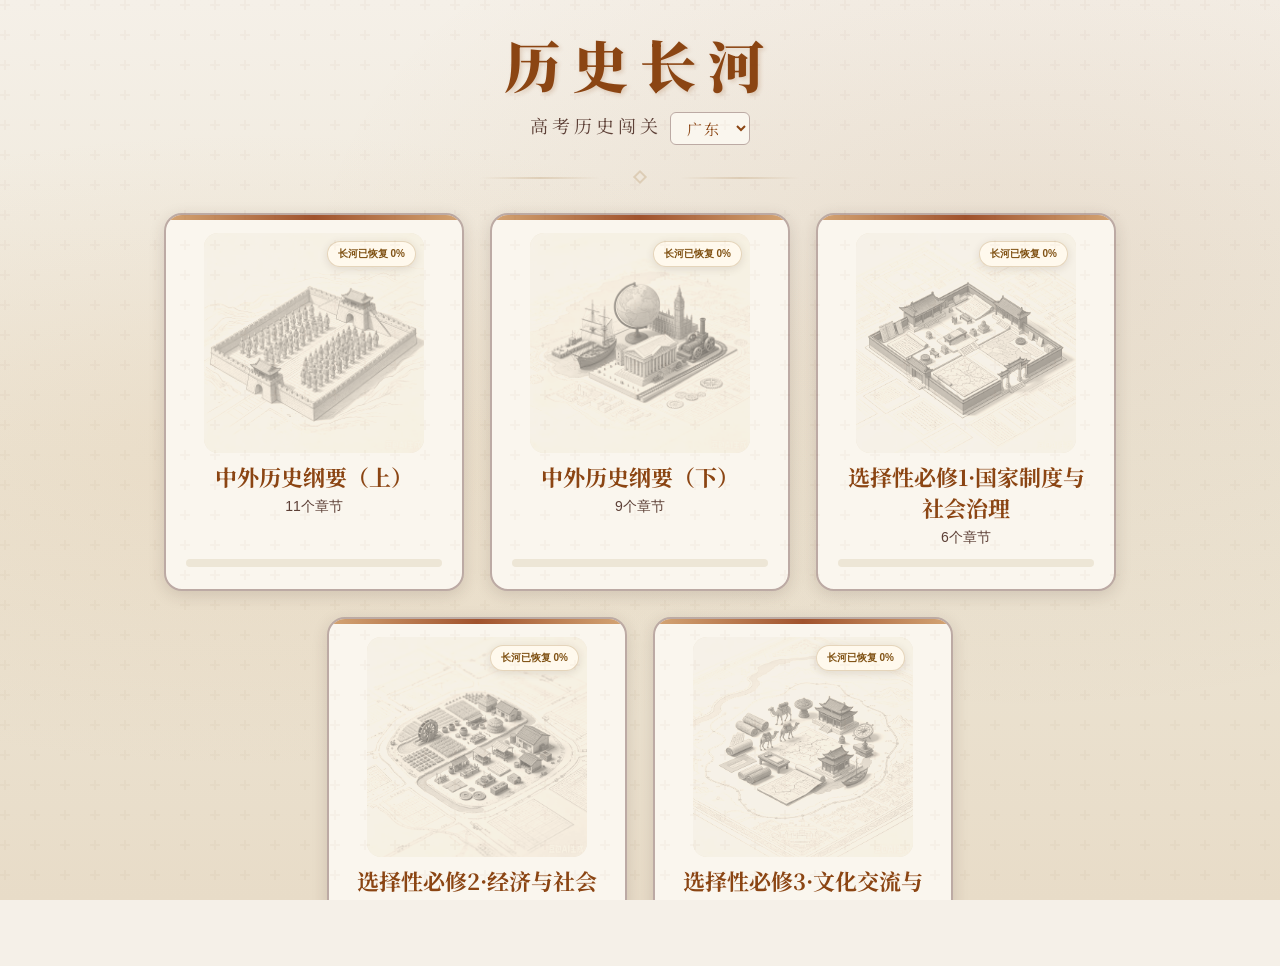
==== commit c4473fd6: "Add files via upload" ====
--- a/历史长河.html
+++ b/历史长河.html
@@ -3,10 +3,19 @@
 <head>
 <meta charset="UTF-8">
 <meta name="viewport" content="width=device-width, initial-scale=1.0">
-<title>历史长河 - 高考历史闯关（广东版）</title>
+<title id="page-title">历史长河 - 高考历史闯关</title>
+<script src="data/provinces/registry.js?v=9"></script>
+<script>
+(function(){
+  const params = new URLSearchParams(location.search);
+  const province = params.get('province') || (PROVINCE_REGISTRY?.default || 'guangdong');
+  const name = PROVINCE_REGISTRY ? PROVINCE_REGISTRY.getName(province).replace('省', '') : province;
+  document.getElementById('page-title').textContent = '历史长河 - 高考历史闯关（' + name + '版）';
+})();
+</script>
 <link rel="icon" href="assets/首页/中国古代史.webp" type="image/webp">
 <link href="https://fonts.googleapis.com/css2?family=Noto+Serif+SC:wght@400;600;700;900&display=swap" rel="stylesheet">
-<link rel="stylesheet" href="css/styles.css">
+<link rel="stylesheet" href="css/styles.css?v=9">
 </head>
 <body>
 <div class="texture-overlay"></div>
@@ -16,9 +25,22 @@
 <div class="menu-title">
 <h1 class="heading">历史长河</h1>
 <div class="subtitle">高考历史闯关<span class="province-inline">
-<select id="province-select" onchange="switchProvince(this.value)">
-<option value="guangdong" selected>广东（统编版）</option>
-</select>
+<select id="province-select" onchange="switchProvince(this.value)"></select>
+<script>
+(function(){
+  var p = new URLSearchParams(location.search).get('province') || (PROVINCE_REGISTRY?.default || 'guangdong');
+  var s = document.getElementById('province-select');
+  if (s && PROVINCE_REGISTRY) {
+    PROVINCE_REGISTRY.list().forEach(function(prov) {
+      var opt = document.createElement('option');
+      opt.value = prov.code;
+      opt.textContent = prov.name.replace('省', '');
+      s.appendChild(opt);
+    });
+    if (s.querySelector('option[value="'+p+'"]')) s.value = p;
+  }
+})();
+</script>
 </span></div>
 </div>
 <div class="menu-deco"><div class="diamond"></div></div>
@@ -86,11 +108,11 @@
 </section>
 <nav class="teach-catalog-filters" aria-label="历史类别筛选">
 <button data-teach-filter="all" onclick="setTeachCatalogFilter('all')">全部</button>
-<button data-teach-filter="gangyao-shang" onclick="setTeachCatalogFilter('gangyao-shang')">纲要（上）</button>
-<button data-teach-filter="gangyao-xia" onclick="setTeachCatalogFilter('gangyao-xia')">纲要（下）</button>
-<button data-teach-filter="xuanbi1" onclick="setTeachCatalogFilter('xuanbi1')">选必1</button>
-<button data-teach-filter="xuanbi2" onclick="setTeachCatalogFilter('xuanbi2')">选必2</button>
-<button data-teach-filter="xuanbi3" onclick="setTeachCatalogFilter('xuanbi3')">选必3</button>
+<button data-teach-filter="gangyao-shang" onclick="setTeachCatalogFilter('gangyao-shang')">中国史</button>
+<button data-teach-filter="gangyao-xia" onclick="setTeachCatalogFilter('gangyao-xia')">世界史</button>
+<button data-teach-filter="xuanbi1" onclick="setTeachCatalogFilter('xuanbi1')">制度治理</button>
+<button data-teach-filter="xuanbi2" onclick="setTeachCatalogFilter('xuanbi2')">经济生活</button>
+<button data-teach-filter="xuanbi3" onclick="setTeachCatalogFilter('xuanbi3')">文化交流</button>
 </nav>
 <div class="teach-catalog-grid" id="teach-catalog-grid"></div>
 </div>
@@ -200,11 +222,58 @@
 <div class="confetti-container" id="confetti-container"></div>
 <footer class="global-footer">内容由网络公开资料及AI辅助生成，仅供学习参考，请以官方教材为准。© 学科融合David</footer>
 
-<script src="data/题库.js"></script>
-<!-- 省份题库数据：切换省份时更换此文件即可 -->
-<script src="data/province-guangdong.js"></script>
-<script src="data/讲历史.js"></script>
-<script src="data/游戏机制.js"></script>
-<script src="js/app.js"></script>
+<script src="data/provinces/registry.js?v=9"></script>
+<script>
+(function(){
+  const params = new URLSearchParams(location.search);
+  const province = params.get('province') || (PROVINCE_REGISTRY?.default || 'guangdong');
+  const provinceName = PROVINCE_REGISTRY ? PROVINCE_REGISTRY.getName(province) : (province + '省');
+  window.__PROVINCE = province;
+  window.__PROVINCE_NAME = provinceName;
+  const filePath = PROVINCE_REGISTRY ? PROVINCE_REGISTRY.getFilePath(province) : ('data/provinces/' + province + '.js');
+  document.write('<script src="' + filePath + '?v=9"><\/script>');
+})();
+</script>
+<script src="data/讲历史.js?v=9"></script>
+<script src="data/游戏机制.js?v=9"></script>
+<script>
+// 根据省份题库容量和省份场景映射配置自动禁用无题目且无历史现场的地图
+(function(){
+  if (typeof HISTORY_GAME_CONFIG !== 'undefined' && typeof MAPS !== 'undefined') {
+    var mapKeys = ['gangyao-shang','gangyao-xia','xuanbi1','xuanbi2','xuanbi3'];
+    // 优先使用省份文件中的 PROVINCE_SCENE_MAP，其次使用旧的 PROVINCE_SCENE_OVERRIDES
+    var provConfig = null;
+    if (typeof PROVINCE_SCENE_MAP !== 'undefined' && PROVINCE_SCENE_MAP) {
+      provConfig = PROVINCE_SCENE_MAP;
+    } else if (typeof PROVINCE_SCENE_OVERRIDES !== 'undefined' && window.__PROVINCE) {
+      provConfig = PROVINCE_SCENE_OVERRIDES[window.__PROVINCE];
+    }
+    for (var i = 0; i < mapKeys.length; i++) {
+      var cfg = HISTORY_GAME_CONFIG[mapKeys[i]];
+      if (!cfg || !cfg.enabled) continue;
+      var totalQ = 0;
+      var totalScenes = 0;
+      var mapData = MAPS[cfg.mapIndex];
+      if (mapData && mapData.units) {
+        for (var j = 0; j < mapData.units.length; j++) {
+          totalQ += (mapData.units[j].questions || []).length;
+          var sceneIds = null;
+          if (provConfig && provConfig[mapKeys[i]]) {
+            sceneIds = provConfig[mapKeys[i]][j];
+          }
+          if (!sceneIds && cfg.units && cfg.units[j]) {
+            sceneIds = cfg.units[j].sceneIds;
+          }
+          totalScenes += (sceneIds || []).length;
+        }
+      }
+      if (totalQ === 0 && totalScenes === 0) {
+        cfg.enabled = false;
+      }
+    }
+  }
+})();
+</script>
+<script src="js/app.js?v=8"></script>
 </body>
 </html>
--- a/css/styles.css
+++ b/css/styles.css
@@ -76,14 +76,18 @@
 /* Level nodes */
 .level-node{position:absolute;width:72px;height:72px;transform:translate(-50%,-50%);cursor:pointer;z-index:2;transition:all .3s ease}
 .level-node:hover{transform:translate(-50%,-50%) scale(1.1)}
-.level-node.locked{opacity:.45;cursor:not-allowed}
+.level-node.locked{opacity:.78;cursor:not-allowed}
 .level-node.locked:hover{transform:translate(-50%,-50%)}
+.level-node.scene-only{opacity:.78}
+.level-node.unlocked{opacity:.78}
 
 .node-bg{width:72px;height:72px;border-radius:50%;display:flex;align-items:center;justify-content:center;position:relative;transition:all .3s;overflow:hidden;background:var(--card-bg)}
 .node-bg img{width:100%;height:100%;object-fit:cover;border-radius:inherit;position:absolute;top:0;left:0}
 .node-bg .node-img-lock{position:absolute;top:0;left:0;width:100%;height:100%;background:rgba(200,192,180,.7);border-radius:inherit;z-index:1}
 .level-node.unlocked .node-bg{border:3px solid #B0A89C;box-shadow:0 2px 8px rgba(0,0,0,.1)}
-.level-node.unlocked .node-bg img{filter:grayscale(80%) brightness(.75)}
+.level-node.locked .node-bg img,
+.level-node.scene-only .node-bg img,
+.level-node.unlocked .node-bg img{filter:grayscale(.58) sepia(.16)}
 .level-node.completed .node-bg{border:3px solid var(--correct);box-shadow:0 4px 16px rgba(85,139,47,.25)}
 .level-node.completed .node-bg img{filter:none}
 
@@ -799,6 +803,7 @@
 .map-level-grid .level-node.locked,.map-level-grid .level-node.locked:hover{transform:none;cursor:not-allowed;opacity:.68;box-shadow:0 2px 8px rgba(62,39,35,.07)}
 .map-level-grid .level-node.unlocked{border-color:#d4a117;background:#fffaf0;box-shadow:0 5px 18px rgba(184,132,15,.18)}
 .map-level-grid .level-node.completed{border-color:#719653;background:#f7fbf3;box-shadow:0 5px 18px rgba(85,139,47,.15)}
+.map-level-grid .level-node.scene-only{border-color:#8b6dc8;background:#f6f1fd;box-shadow:0 5px 18px rgba(124,92,184,.15)}
 .map-level-grid .node-bg,.map-ancient .map-level-grid .node-bg,.map-modern .map-level-grid .node-bg,.map-world .map-level-grid .node-bg{position:relative;width:100%;height:auto;aspect-ratio:16/9;border:0;border-radius:12px 12px 0 0;overflow:hidden;background:#eee5d7;box-shadow:none}
 .map-level-grid .node-bg img{position:absolute;inset:0;width:100%;height:100%;border-radius:0;object-fit:cover}
 .map-level-grid .node-bg::before{display:none}
@@ -811,6 +816,8 @@
 .map-level-grid .node-status{display:inline-flex;align-items:center;min-height:24px;padding:3px 8px;border-radius:999px;background:#eee8df;color:#71675d;font-size:11px;font-weight:700;white-space:nowrap}
 .map-level-grid .level-node.unlocked .node-status{background:#fff0bd;color:#80540a}
 .map-level-grid .level-node.completed .node-status{background:#dcebd2;color:#466a33}
+.map-level-grid .level-node.scene-only .node-status{background:#ece4f9;color:#5e3aa0}
+.map-level-grid .level-node.scene-only .node-number{background:#7355b3}
 .map-level-grid .node-label,.map-ancient .map-level-grid .node-label,.map-modern .map-level-grid .node-label,.map-world .map-level-grid .node-label{position:static;width:auto;max-width:none;min-height:2.8em;transform:none;overflow:visible;color:var(--text);font:700 17px/1.4 "Noto Serif SC",serif;white-space:normal;text-overflow:clip}
 .map-level-grid .node-stars,.map-ancient .map-level-grid .node-stars,.map-modern .map-level-grid .node-stars,.map-world .map-level-grid .node-stars{position:static;display:flex;flex:none;gap:2px;transform:none}
 .map-level-grid .node-star{font-size:14px;line-height:1;color:var(--gold);filter:none}
@@ -860,6 +867,7 @@
 .map-ancient .level-node.completed .node-bg img,.map-modern .level-node.completed .node-bg img,.map-world .level-node.completed .node-bg img{filter:none;opacity:1}
 .map-ancient .map-level-grid .level-node.unlocked .node-bg img,.map-modern .map-level-grid .level-node.unlocked .node-bg img,.map-world .map-level-grid .level-node.unlocked .node-bg img{filter:grayscale(.58) sepia(.16);opacity:.78}
 .map-ancient .map-level-grid .level-node.completed .node-bg img,.map-modern .map-level-grid .level-node.completed .node-bg img,.map-world .map-level-grid .level-node.completed .node-bg img{filter:none;opacity:1}
+.map-level-grid .level-node.scene-only .node-bg img{filter:none;opacity:1}
 .node-fracture{position:absolute;z-index:5;right:9px;top:9px;padding:4px 7px;border-radius:999px;background:#a33e32;color:#fff;font-size:10px;font-weight:800;box-shadow:0 2px 8px rgba(120,35,29,.3)}
 .map-level-grid .level-node.has-fracture{border-color:#b75747}
 .node-reward{display:flex;align-items:center;gap:7px;margin-top:auto;padding-top:8px;border-top:1px solid #eadfce;font-size:10px}
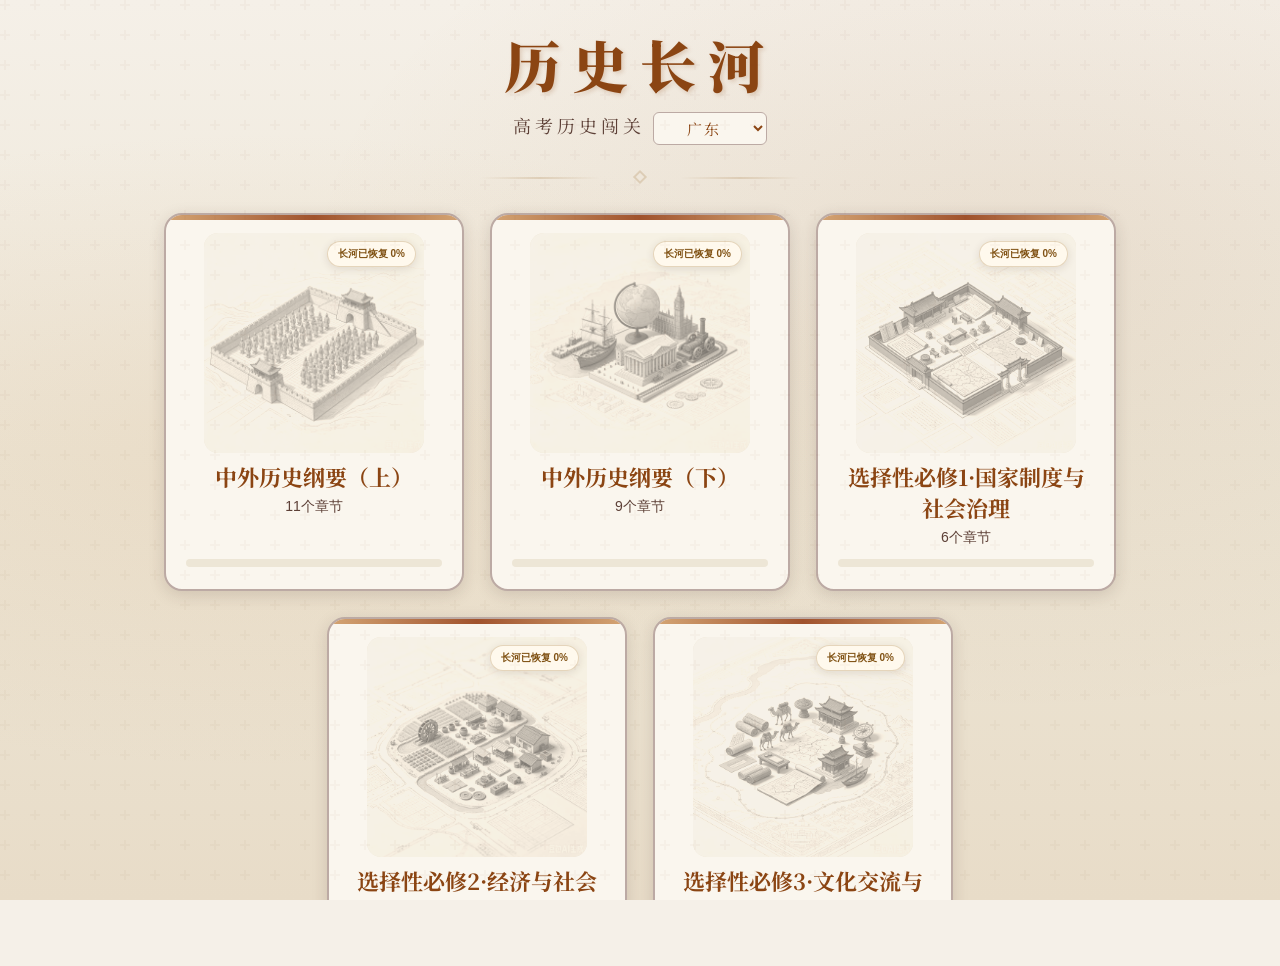
==== commit 8cf9e2aa: "Add files via upload" ====
--- a/历史长河.html
+++ b/历史长河.html
@@ -4,18 +4,18 @@
 <meta charset="UTF-8">
 <meta name="viewport" content="width=device-width, initial-scale=1.0">
 <title id="page-title">历史长河 - 高考历史闯关</title>
-<script src="data/provinces/registry.js?v=9"></script>
+<script src="data/provinces/registry.js?v=10"></script>
 <script>
 (function(){
   const params = new URLSearchParams(location.search);
   const province = params.get('province') || (PROVINCE_REGISTRY?.default || 'guangdong');
-  const name = PROVINCE_REGISTRY ? PROVINCE_REGISTRY.getName(province).replace('省', '') : province;
+  const name = PROVINCE_REGISTRY ? PROVINCE_REGISTRY.getName(province).replace(/[省市]$/, '') : province;
   document.getElementById('page-title').textContent = '历史长河 - 高考历史闯关（' + name + '版）';
 })();
 </script>
 <link rel="icon" href="assets/首页/中国古代史.webp" type="image/webp">
 <link href="https://fonts.googleapis.com/css2?family=Noto+Serif+SC:wght@400;600;700;900&display=swap" rel="stylesheet">
-<link rel="stylesheet" href="css/styles.css?v=9">
+<link rel="stylesheet" href="css/styles.css?v=10">
 </head>
 <body>
 <div class="texture-overlay"></div>
@@ -34,7 +34,7 @@
     PROVINCE_REGISTRY.list().forEach(function(prov) {
       var opt = document.createElement('option');
       opt.value = prov.code;
-      opt.textContent = prov.name.replace('省', '');
+      opt.textContent = prov.name.replace(/[省市]$/, '');
       s.appendChild(opt);
     });
     if (s.querySelector('option[value="'+p+'"]')) s.value = p;
@@ -92,6 +92,7 @@
 <div class="question-text" id="question-text"></div>
 </div>
 <div class="options" id="options-container"></div>
+<button class="btn-confirm-multi" id="btn-confirm-multi" hidden onclick="submitMultiAnswer()">确认选择</button>
 <div class="answer-explanation" id="answer-explanation"></div>
 <button class="btn-next" id="btn-next" disabled onclick="nextQuestion()">下一题</button>
 </div>
@@ -222,7 +223,6 @@
 <div class="confetti-container" id="confetti-container"></div>
 <footer class="global-footer">内容由网络公开资料及AI辅助生成，仅供学习参考，请以官方教材为准。© 学科融合David</footer>
 
-<script src="data/provinces/registry.js?v=9"></script>
 <script>
 (function(){
   const params = new URLSearchParams(location.search);
@@ -231,23 +231,17 @@
   window.__PROVINCE = province;
   window.__PROVINCE_NAME = provinceName;
   const filePath = PROVINCE_REGISTRY ? PROVINCE_REGISTRY.getFilePath(province) : ('data/provinces/' + province + '.js');
-  document.write('<script src="' + filePath + '?v=9"><\/script>');
-})();
-</script>
-<script src="data/讲历史.js?v=9"></script>
-<script src="data/游戏机制.js?v=9"></script>
+  document.write('<script src="' + filePath + '?v=10"><\/script>');
+})();
+</script>
+<script src="data/讲历史.js?v=10"></script>
+<script src="data/游戏机制.js?v=10"></script>
 <script>
 // 根据省份题库容量和省份场景映射配置自动禁用无题目且无历史现场的地图
 (function(){
   if (typeof HISTORY_GAME_CONFIG !== 'undefined' && typeof MAPS !== 'undefined') {
     var mapKeys = ['gangyao-shang','gangyao-xia','xuanbi1','xuanbi2','xuanbi3'];
-    // 优先使用省份文件中的 PROVINCE_SCENE_MAP，其次使用旧的 PROVINCE_SCENE_OVERRIDES
-    var provConfig = null;
-    if (typeof PROVINCE_SCENE_MAP !== 'undefined' && PROVINCE_SCENE_MAP) {
-      provConfig = PROVINCE_SCENE_MAP;
-    } else if (typeof PROVINCE_SCENE_OVERRIDES !== 'undefined' && window.__PROVINCE) {
-      provConfig = PROVINCE_SCENE_OVERRIDES[window.__PROVINCE];
-    }
+    var provConfig = (typeof PROVINCE_SCENE_MAP !== 'undefined') ? PROVINCE_SCENE_MAP : null;
     for (var i = 0; i < mapKeys.length; i++) {
       var cfg = HISTORY_GAME_CONFIG[mapKeys[i]];
       if (!cfg || !cfg.enabled) continue;
--- a/css/styles.css
+++ b/css/styles.css
@@ -156,6 +156,13 @@
 .option-btn.show-correct{border-color:var(--correct);background:rgba(85,139,47,.05)}
 .option-btn.show-correct .option-letter{background:var(--correct);border-color:var(--correct);color:#fff}
 .option-btn.disabled{cursor:default;opacity:.7}
+.option-btn.multi-selected{border-color:var(--primary2);background:#FFF8EE}
+.option-btn.multi-selected .option-letter{background:var(--primary2);border-color:var(--primary2);color:#fff}
+.btn-confirm-multi{flex-shrink:0;padding:12px 36px;background:linear-gradient(135deg,var(--primary),var(--primary2));color:#fff;border:none;border-radius:10px;font-size:16px;cursor:pointer;transition:all .25s;font-family:inherit;letter-spacing:1px;box-shadow:0 4px 12px rgba(139,69,19,.3);margin-bottom:12px}
+.btn-confirm-multi:hover:not(:disabled){transform:translateY(-2px);box-shadow:0 6px 20px rgba(139,69,19,.4)}
+.btn-confirm-multi:disabled{opacity:.4;cursor:not-allowed;transform:none;box-shadow:none}
+.multi-tag{display:inline-block;padding:2px 8px;border-radius:4px;background:var(--primary2);color:#fff;font-size:11px;font-style:normal;margin-left:6px}
+.btn-repair-confirm-multi{display:block;margin:8px auto 0;padding:8px 28px;background:var(--primary);color:#fff;border:none;border-radius:8px;font-size:14px;cursor:pointer;font-family:inherit}
 .answer-explanation{display:none;width:100%;max-width:680px;flex-shrink:0;margin:0 0 18px;padding:16px 18px;border-left:4px solid var(--gold);border-radius:8px;background:#FFF8E8;color:var(--text2);font-size:15px;line-height:1.7}
 .answer-explanation.show{display:block;animation:fadeSlideUp .3s ease}
 .answer-explanation strong{color:var(--primary)}
@@ -184,7 +191,7 @@
 .teach-shell{width:100%;max-width:960px;display:flex;flex-direction:column;gap:18px}
 .teach-hero{position:relative;overflow:hidden;border:1px solid #d5c2a9;border-radius:20px;box-shadow:0 12px 32px rgba(62,39,35,.15);background:#fffaf1}
 .teach-image-frame{width:100%;aspect-ratio:4/3;position:relative;background:#eee4d2;overflow:hidden}
-.teach-hero img{position:absolute;inset:0;width:100%;height:100%;object-fit:contain;object-position:center}
+.teach-hero img{position:absolute;inset:0;width:100%;height:100%;object-fit:cover;object-position:center}
 .teach-hero-shade{position:absolute;inset:0;background:linear-gradient(0deg,rgba(35,22,16,.92) 0%,rgba(35,22,16,.74) 34%,rgba(35,22,16,.2) 68%,transparent 88%),linear-gradient(90deg,rgba(35,22,16,.22),transparent 72%)}
 .teach-hero-copy{position:absolute;z-index:2;left:0;right:0;bottom:0;width:100%;padding:34px 38px 36px;color:#fff;background:none}
 .teach-eyebrow{font-size:13px;letter-spacing:3px;color:#f4d37e;margin-bottom:9px;font-weight:700;text-shadow:0 1px 4px rgba(0,0,0,.45)}
@@ -528,6 +535,27 @@
 radial-gradient(circle at 50% 50%,rgba(0,120,100,.03) 0%,transparent 60%),
 var(--bg);
 }
+.map-bg-governance{
+background:
+radial-gradient(circle at 20% 30%,rgba(63,81,181,.06) 0%,transparent 40%),
+radial-gradient(circle at 80% 70%,rgba(33,150,243,.05) 0%,transparent 40%),
+radial-gradient(circle at 50% 50%,rgba(92,107,192,.03) 0%,transparent 60%),
+var(--bg);
+}
+.map-bg-economy{
+background:
+radial-gradient(circle at 25% 25%,rgba(46,125,50,.05) 0%,transparent 40%),
+radial-gradient(circle at 75% 75%,rgba(76,175,80,.05) 0%,transparent 40%),
+radial-gradient(circle at 50% 50%,rgba(129,199,132,.03) 0%,transparent 60%),
+var(--bg);
+}
+.map-bg-culture{
+background:
+radial-gradient(circle at 30% 20%,rgba(123,31,162,.05) 0%,transparent 40%),
+radial-gradient(circle at 70% 80%,rgba(156,39,176,.04) 0%,transparent 40%),
+radial-gradient(circle at 50% 50%,rgba(186,104,200,.03) 0%,transparent 60%),
+var(--bg);
+}
 
 /* Home actions */
 .menu-actions{width:100%;display:flex;flex-wrap:wrap;gap:12px;align-items:center;justify-content:center;margin-top:2px}
@@ -710,6 +738,54 @@
   .map-world .node-label{top:144px;width:178px;max-width:178px;font-size:12px}
   .map-world .node-stars{top:167px}
 }
+.map-governance .level-node{width:176px;height:132px}
+.map-governance .level-node:hover{transform:translate(-50%,-50%) scale(1.035)}
+.map-governance .level-node.locked:hover{transform:translate(-50%,-50%)}
+.map-governance .node-bg{width:176px;height:132px;border-radius:14px;background:#f3ecdf;overflow:hidden}
+.map-governance .node-bg img{border-radius:11px;object-fit:cover}
+.map-governance .node-number{top:140px;font-size:12px;padding:2px 9px}
+.map-governance .node-label{top:166px;width:214px;max-width:214px;font-size:13px;line-height:1.35}
+.map-governance .node-stars{top:190px}
+.map-governance .level-node .node-tooltip{bottom:-88px}
+@media (max-width:700px){
+  .map-governance .level-node{width:148px;height:111px}
+  .map-governance .node-bg{width:148px;height:111px}
+  .map-governance .node-number{top:118px}
+  .map-governance .node-label{top:144px;width:178px;max-width:178px;font-size:12px}
+  .map-governance .node-stars{top:167px}
+}
+.map-economy .level-node{width:176px;height:132px}
+.map-economy .level-node:hover{transform:translate(-50%,-50%) scale(1.035)}
+.map-economy .level-node.locked:hover{transform:translate(-50%,-50%)}
+.map-economy .node-bg{width:176px;height:132px;border-radius:14px;background:#f3ecdf;overflow:hidden}
+.map-economy .node-bg img{border-radius:11px;object-fit:cover}
+.map-economy .node-number{top:140px;font-size:12px;padding:2px 9px}
+.map-economy .node-label{top:166px;width:214px;max-width:214px;font-size:13px;line-height:1.35}
+.map-economy .node-stars{top:190px}
+.map-economy .level-node .node-tooltip{bottom:-88px}
+@media (max-width:700px){
+  .map-economy .level-node{width:148px;height:111px}
+  .map-economy .node-bg{width:148px;height:111px}
+  .map-economy .node-number{top:118px}
+  .map-economy .node-label{top:144px;width:178px;max-width:178px;font-size:12px}
+  .map-economy .node-stars{top:167px}
+}
+.map-culture .level-node{width:176px;height:132px}
+.map-culture .level-node:hover{transform:translate(-50%,-50%) scale(1.035)}
+.map-culture .level-node.locked:hover{transform:translate(-50%,-50%)}
+.map-culture .node-bg{width:176px;height:132px;border-radius:14px;background:#f3ecdf;overflow:hidden}
+.map-culture .node-bg img{border-radius:11px;object-fit:cover}
+.map-culture .node-number{top:140px;font-size:12px;padding:2px 9px}
+.map-culture .node-label{top:166px;width:214px;max-width:214px;font-size:13px;line-height:1.35}
+.map-culture .node-stars{top:190px}
+.map-culture .level-node .node-tooltip{bottom:-88px}
+@media (max-width:700px){
+  .map-culture .level-node{width:148px;height:111px}
+  .map-culture .node-bg{width:148px;height:111px}
+  .map-culture .node-number{top:118px}
+  .map-culture .node-label{top:144px;width:178px;max-width:178px;font-size:12px}
+  .map-culture .node-stars{top:167px}
+}
 
 
 
@@ -804,11 +880,11 @@
 .map-level-grid .level-node.unlocked{border-color:#d4a117;background:#fffaf0;box-shadow:0 5px 18px rgba(184,132,15,.18)}
 .map-level-grid .level-node.completed{border-color:#719653;background:#f7fbf3;box-shadow:0 5px 18px rgba(85,139,47,.15)}
 .map-level-grid .level-node.scene-only{border-color:#8b6dc8;background:#f6f1fd;box-shadow:0 5px 18px rgba(124,92,184,.15)}
-.map-level-grid .node-bg,.map-ancient .map-level-grid .node-bg,.map-modern .map-level-grid .node-bg,.map-world .map-level-grid .node-bg{position:relative;width:100%;height:auto;aspect-ratio:16/9;border:0;border-radius:12px 12px 0 0;overflow:hidden;background:#eee5d7;box-shadow:none}
+.map-level-grid .node-bg,.map-ancient .map-level-grid .node-bg,.map-modern .map-level-grid .node-bg,.map-world .map-level-grid .node-bg,.map-governance .map-level-grid .node-bg,.map-economy .map-level-grid .node-bg,.map-culture .map-level-grid .node-bg{position:relative;width:100%;height:auto;aspect-ratio:16/9;border:0;border-radius:12px 12px 0 0;overflow:hidden;background:#eee5d7;box-shadow:none}
 .map-level-grid .node-bg img{position:absolute;inset:0;width:100%;height:100%;border-radius:0;object-fit:cover}
 .map-level-grid .node-bg::before{display:none}
 .map-level-grid .node-img-lock{position:absolute;inset:0;z-index:2;width:auto;height:auto;border-radius:0;background:linear-gradient(rgba(232,228,220,.58),rgba(214,208,198,.72))}
-.map-level-grid .node-number,.map-ancient .map-level-grid .node-number,.map-modern .map-level-grid .node-number,.map-world .map-level-grid .node-number{position:absolute;top:10px;left:10px;z-index:4;transform:none;min-width:26px;padding:3px 8px;border-radius:999px;background:#94601d;color:#fff;font-size:12px;line-height:1.45;text-align:center;box-shadow:0 2px 8px rgba(50,34,20,.24)}
+.map-level-grid .node-number,.map-ancient .map-level-grid .node-number,.map-modern .map-level-grid .node-number,.map-world .map-level-grid .node-number,.map-governance .map-level-grid .node-number,.map-economy .map-level-grid .node-number,.map-culture .map-level-grid .node-number{position:absolute;top:10px;left:10px;z-index:4;transform:none;min-width:26px;padding:3px 8px;border-radius:999px;background:#94601d;color:#fff;font-size:12px;line-height:1.45;text-align:center;box-shadow:0 2px 8px rgba(50,34,20,.24)}
 .map-level-grid .level-node.completed .node-number{background:#557d3d}
 .map-level-grid .level-node.locked .node-number{background:#827b72}
 .map-level-grid .node-copy{min-width:0;display:flex;flex-direction:column;gap:7px;padding:12px 14px 14px}
@@ -818,8 +894,8 @@
 .map-level-grid .level-node.completed .node-status{background:#dcebd2;color:#466a33}
 .map-level-grid .level-node.scene-only .node-status{background:#ece4f9;color:#5e3aa0}
 .map-level-grid .level-node.scene-only .node-number{background:#7355b3}
-.map-level-grid .node-label,.map-ancient .map-level-grid .node-label,.map-modern .map-level-grid .node-label,.map-world .map-level-grid .node-label{position:static;width:auto;max-width:none;min-height:2.8em;transform:none;overflow:visible;color:var(--text);font:700 17px/1.4 "Noto Serif SC",serif;white-space:normal;text-overflow:clip}
-.map-level-grid .node-stars,.map-ancient .map-level-grid .node-stars,.map-modern .map-level-grid .node-stars,.map-world .map-level-grid .node-stars{position:static;display:flex;flex:none;gap:2px;transform:none}
+.map-level-grid .node-label,.map-ancient .map-level-grid .node-label,.map-modern .map-level-grid .node-label,.map-world .map-level-grid .node-label,.map-governance .map-level-grid .node-label,.map-economy .map-level-grid .node-label,.map-culture .map-level-grid .node-label{position:static;width:auto;max-width:none;min-height:2.8em;transform:none;overflow:visible;color:var(--text);font:700 17px/1.4 "Noto Serif SC",serif;white-space:normal;text-overflow:clip}
+.map-level-grid .node-stars,.map-ancient .map-level-grid .node-stars,.map-modern .map-level-grid .node-stars,.map-world .map-level-grid .node-stars,.map-governance .map-level-grid .node-stars,.map-economy .map-level-grid .node-stars,.map-culture .map-level-grid .node-stars{position:static;display:flex;flex:none;gap:2px;transform:none}
 .map-level-grid .node-star{font-size:14px;line-height:1;color:var(--gold);filter:none}
 .map-level-grid .node-star.empty{color:#d5cfc5}
 .map-level-grid .level-node.completed .node-star{color:var(--gold)}
@@ -837,11 +913,11 @@
   .map-container{padding:4px 0 16px}
   .map-path-container.map-level-grid{grid-template-columns:1fr;gap:10px}
   .map-level-grid .level-node{grid-template-columns:128px minmax(0,1fr);grid-template-rows:minmax(148px,auto);border-radius:14px}
-  .map-level-grid .node-bg,.map-ancient .map-level-grid .node-bg,.map-modern .map-level-grid .node-bg,.map-world .map-level-grid .node-bg{grid-column:1;grid-row:1;height:100%;min-height:148px;aspect-ratio:auto;border-radius:11px 0 0 11px}
+  .map-level-grid .node-bg,.map-ancient .map-level-grid .node-bg,.map-modern .map-level-grid .node-bg,.map-world .map-level-grid .node-bg,.map-governance .map-level-grid .node-bg,.map-economy .map-level-grid .node-bg,.map-culture .map-level-grid .node-bg{grid-column:1;grid-row:1;height:100%;min-height:148px;aspect-ratio:auto;border-radius:11px 0 0 11px}
   .map-level-grid .node-copy{grid-column:2;grid-row:1;justify-content:center;padding:12px}
   .map-level-grid .node-card-meta{align-items:flex-start;flex-direction:column;gap:7px}
-  .map-level-grid .node-label,.map-ancient .map-level-grid .node-label,.map-modern .map-level-grid .node-label,.map-world .map-level-grid .node-label{min-height:0;font-size:16px}
-  .map-level-grid .node-stars,.map-ancient .map-level-grid .node-stars,.map-modern .map-level-grid .node-stars,.map-world .map-level-grid .node-stars{order:2}
+  .map-level-grid .node-label,.map-ancient .map-level-grid .node-label,.map-modern .map-level-grid .node-label,.map-world .map-level-grid .node-label,.map-governance .map-level-grid .node-label,.map-economy .map-level-grid .node-label,.map-culture .map-level-grid .node-label{min-height:0;font-size:16px}
+  .map-level-grid .node-stars,.map-ancient .map-level-grid .node-stars,.map-modern .map-level-grid .node-stars,.map-world .map-level-grid .node-stars,.map-governance .map-level-grid .node-stars,.map-economy .map-level-grid .node-stars,.map-culture .map-level-grid .node-stars{order:2}
 }
 
 /* ===== 三大历史模块统一游戏化 ===== */
@@ -863,10 +939,10 @@
 .river-restoration-meter>span{display:block;height:8px;overflow:hidden;border:1px solid #d2c3aa;border-radius:999px;background:#eee8dc}
 .river-restoration-meter>span i{display:block;width:var(--restore);height:100%;border-radius:999px;background:linear-gradient(90deg,#d4a646,#8ea25a);transition:width .8s ease}
 
-.map-ancient .level-node.unlocked .node-bg img,.map-modern .level-node.unlocked .node-bg img,.map-world .level-node.unlocked .node-bg img{filter:grayscale(.58) sepia(.16);opacity:.78}
-.map-ancient .level-node.completed .node-bg img,.map-modern .level-node.completed .node-bg img,.map-world .level-node.completed .node-bg img{filter:none;opacity:1}
-.map-ancient .map-level-grid .level-node.unlocked .node-bg img,.map-modern .map-level-grid .level-node.unlocked .node-bg img,.map-world .map-level-grid .level-node.unlocked .node-bg img{filter:grayscale(.58) sepia(.16);opacity:.78}
-.map-ancient .map-level-grid .level-node.completed .node-bg img,.map-modern .map-level-grid .level-node.completed .node-bg img,.map-world .map-level-grid .level-node.completed .node-bg img{filter:none;opacity:1}
+.map-ancient .level-node.unlocked .node-bg img,.map-modern .level-node.unlocked .node-bg img,.map-world .level-node.unlocked .node-bg img,.map-governance .level-node.unlocked .node-bg img,.map-economy .level-node.unlocked .node-bg img,.map-culture .level-node.unlocked .node-bg img{filter:grayscale(.58) sepia(.16);opacity:.78}
+.map-ancient .level-node.completed .node-bg img,.map-modern .level-node.completed .node-bg img,.map-world .level-node.completed .node-bg img,.map-governance .level-node.completed .node-bg img,.map-economy .level-node.completed .node-bg img,.map-culture .level-node.completed .node-bg img{filter:none;opacity:1}
+.map-ancient .map-level-grid .level-node.unlocked .node-bg img,.map-modern .map-level-grid .level-node.unlocked .node-bg img,.map-world .map-level-grid .level-node.unlocked .node-bg img,.map-governance .map-level-grid .level-node.unlocked .node-bg img,.map-economy .map-level-grid .level-node.unlocked .node-bg img,.map-culture .map-level-grid .level-node.unlocked .node-bg img{filter:grayscale(.58) sepia(.16);opacity:.78}
+.map-ancient .map-level-grid .level-node.completed .node-bg img,.map-modern .map-level-grid .level-node.completed .node-bg img,.map-world .map-level-grid .level-node.completed .node-bg img,.map-governance .map-level-grid .level-node.completed .node-bg img,.map-economy .map-level-grid .level-node.completed .node-bg img,.map-culture .map-level-grid .level-node.completed .node-bg img{filter:none;opacity:1}
 .map-level-grid .level-node.scene-only .node-bg img{filter:none;opacity:1}
 .node-fracture{position:absolute;z-index:5;right:9px;top:9px;padding:4px 7px;border-radius:999px;background:#a33e32;color:#fff;font-size:10px;font-weight:800;box-shadow:0 2px 8px rgba(120,35,29,.3)}
 .map-level-grid .level-node.has-fracture{border-color:#b75747}
@@ -959,6 +1035,7 @@
 
 /* Province selector (added for gaokao version) */
 .province-inline{display:inline-block;margin-left:8px;vertical-align:middle}
-.province-inline select{padding:4px 12px;border:1.5px solid var(--border);border-radius:6px;background:var(--card-bg);color:var(--primary);font-size:15px;font-family:inherit;cursor:pointer;outline:none;letter-spacing:2px}
+.province-inline select{padding:4px 12px;border:1.5px solid var(--border);border-radius:6px;background:var(--card-bg);color:var(--primary);font-size:15px;font-family:inherit;cursor:pointer;outline:none;letter-spacing:2px;text-align:center;text-align-last:center}
+.province-inline select option{text-align:center;text-align-last:center}
 .province-inline select:focus{border-color:var(--primary2)}
 .global-footer{width:100%;text-align:center;padding:20px 20px 28px;color:var(--border);font-size:11px;letter-spacing:.3px;line-height:1.6;margin-top:auto;flex-shrink:0}
